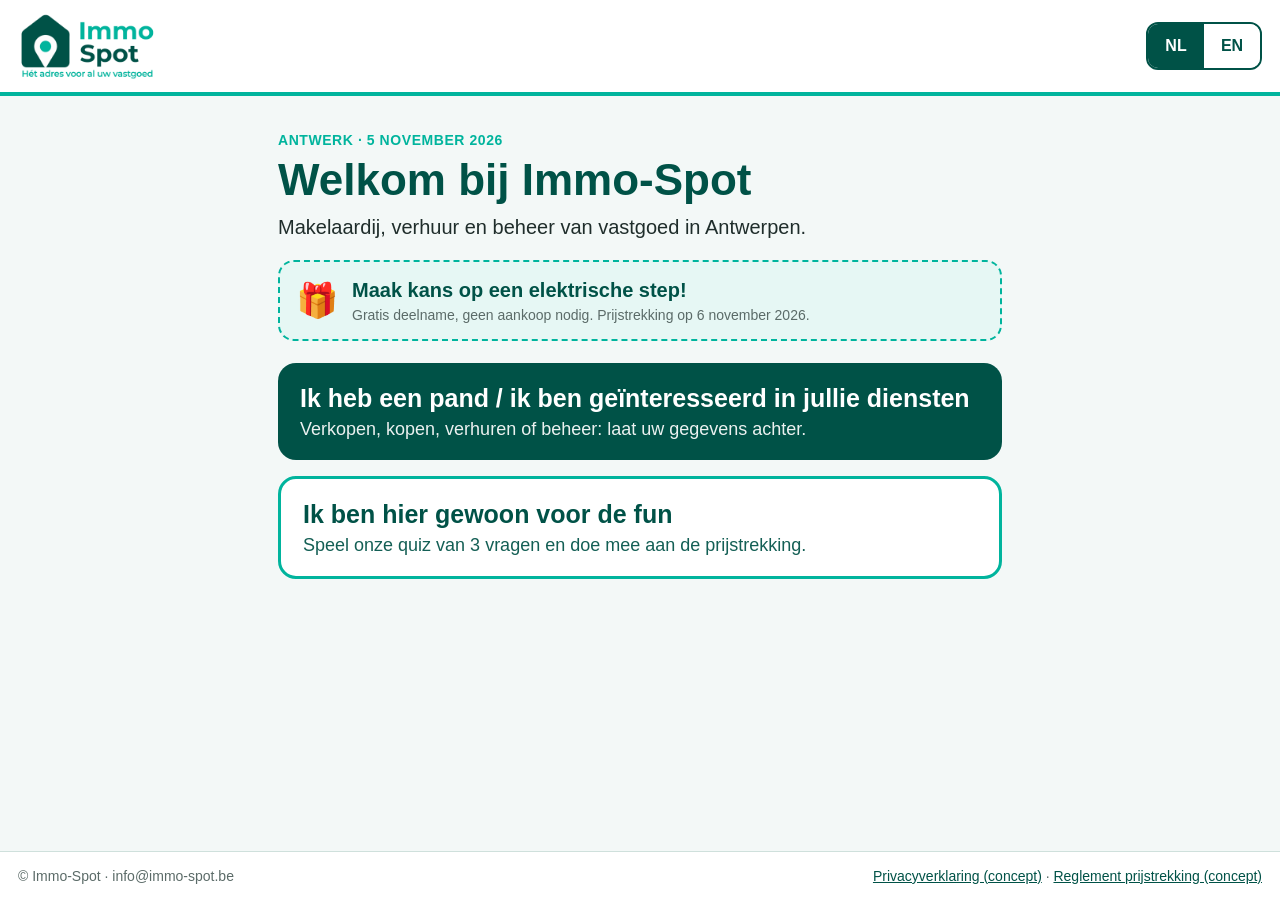
==== index.html @ 3fa5dd9b "Antwerk 2026 registration site" ====
<!DOCTYPE html>
<html lang="nl">
<head>
<meta charset="utf-8">
<meta name="viewport" content="width=device-width,initial-scale=1,viewport-fit=cover">
<meta name="theme-color" content="#005247">
<meta name="robots" content="noindex">
<title>Antwerk 2026 · Immo-Spot</title>
<link rel="icon" href="assets/icon.png">
<link rel="stylesheet" href="style.css">
</head>
<body>
<div id="demoBanner" class="demo" hidden></div>

<header class="top">
  <img class="logo" src="assets/logo.png" alt="Immo-Spot – Hét adres voor al uw vastgoed">
  <div class="langs" role="group" aria-label="Language / Taal">
    <button type="button" class="lang" data-lang="nl" aria-pressed="true">NL</button>
    <button type="button" class="lang" data-lang="en" aria-pressed="false">EN</button>
  </div>
</header>

<main class="wrap">

<!-- ============ HOME ============ -->
<section id="s-home" class="screen">
  <p class="eyebrow"><span data-i18n="expoLine"></span></p>
  <h1 data-i18n="homeTitle"></h1>
  <p class="lead" data-i18n="homeLead"></p>

  <div class="prize">
    <span class="prize-ico" aria-hidden="true">🎁</span>
    <div>
      <strong id="prizeLine"></strong>
      <div class="small" data-i18n="prizeFree"></div>
    </div>
  </div>

  <button type="button" class="big primary" id="goA">
    <span class="big-t" data-i18n="pathATitle"></span>
    <span class="big-s" data-i18n="pathASub"></span>
  </button>
  <button type="button" class="big secondary" id="goB">
    <span class="big-t" data-i18n="pathBTitle"></span>
    <span class="big-s" data-i18n="pathBSub"></span>
  </button>
</section>

<!-- ============ PATH A FORM ============ -->
<section id="s-a" class="screen" hidden>
  <button type="button" class="back" data-back><span aria-hidden="true">←</span> <span data-i18n="back"></span></button>
  <h2 data-i18n="aTitle"></h2>
  <form id="formA" novalidate autocomplete="on">
    <input type="text" name="website" class="hp" tabindex="-1" autocomplete="off" aria-hidden="true">

    <fieldset class="field" id="fServices">
      <legend data-i18n="servicesLabel"></legend>
      <div class="chips" id="serviceChips"></div>
      <p class="err" data-err="services" hidden></p>
    </fieldset>

    <div class="field">
      <label for="aName" data-i18n="name"></label>
      <input id="aName" name="name" type="text" autocomplete="name" maxlength="120">
      <p class="err" data-err="name" hidden></p>
    </div>
    <div class="field">
      <label for="aEmail" data-i18n="email"></label>
      <input id="aEmail" name="email" type="email" inputmode="email" autocomplete="email" autocapitalize="off" maxlength="160">
      <p class="err" data-err="email" hidden></p>
    </div>
    <div class="field">
      <label for="aPhone"><span data-i18n="phone"></span> <span class="opt" data-i18n="optional"></span></label>
      <input id="aPhone" name="phone" type="tel" inputmode="tel" autocomplete="tel" maxlength="40">
    </div>
    <div class="field">
      <label for="aType"><span data-i18n="propType"></span> <span class="opt" data-i18n="optional"></span></label>
      <select id="aType" name="propertyType"></select>
    </div>
    <div class="field">
      <label for="aLoc"><span data-i18n="propLoc"></span> <span class="opt" data-i18n="optional"></span></label>
      <input id="aLoc" name="propertyLocation" type="text" maxlength="160" data-i18n-ph="propLocPh">
      <p class="hint" data-i18n="propLocHint"></p>
    </div>
    <div class="field">
      <label for="aPrice"><span data-i18n="price"></span> <span class="opt" data-i18n="optional"></span></label>
      <select id="aPrice" name="priceRange"></select>
      <p class="hint" data-i18n="priceHint"></p>
    </div>
    <div class="field">
      <label for="aMsg"><span data-i18n="message"></span> <span class="opt" data-i18n="optional"></span></label>
      <textarea id="aMsg" name="message" rows="4" maxlength="1500"></textarea>
    </div>

    <div class="consents" id="consentsA"></div>
    <p class="err form-err" id="errA" role="alert" hidden></p>
    <button type="submit" class="big primary submit" id="submitA"><span class="big-t" data-i18n="submit"></span></button>
  </form>
</section>

<!-- ============ PATH B QUIZ ============ -->
<section id="s-quiz" class="screen" hidden>
  <button type="button" class="back" data-back><span aria-hidden="true">←</span> <span data-i18n="back"></span></button>
  <p class="eyebrow" id="quizProgress"></p>
  <h2 id="quizQ"></h2>
  <div class="answers" id="quizAnswers"></div>
  <p class="small quiz-note" data-i18n="quizNote"></p>
</section>

<!-- ============ PATH B FORM ============ -->
<section id="s-b" class="screen" hidden>
  <div class="score-card">
    <div class="score-n" id="scoreN"></div>
    <div id="scoreText"></div>
  </div>
  <h2 data-i18n="bTitle"></h2>
  <form id="formB" novalidate autocomplete="on">
    <input type="text" name="website" class="hp" tabindex="-1" autocomplete="off" aria-hidden="true">
    <div class="field">
      <label for="bName" data-i18n="name"></label>
      <input id="bName" name="name" type="text" autocomplete="name" maxlength="120">
      <p class="err" data-err="name" hidden></p>
    </div>
    <div class="field">
      <label for="bEmail" data-i18n="email"></label>
      <input id="bEmail" name="email" type="email" inputmode="email" autocomplete="email" autocapitalize="off" maxlength="160">
      <p class="err" data-err="email" hidden></p>
    </div>
    <div class="consents" id="consentsB"></div>
    <p class="err form-err" id="errB" role="alert" hidden></p>
    <button type="submit" class="big primary submit" id="submitB"><span class="big-t" data-i18n="submitB"></span></button>
  </form>
</section>

<!-- ============ THANK YOU ============ -->
<section id="s-thanks" class="screen thanks" hidden>
  <div class="check" aria-hidden="true">✓</div>
  <h2 id="thTitle"></h2>
  <p class="lead" id="thEntry"></p>
  <p id="thMail"></p>
  <p id="thContact"></p>
  <p class="small" id="thDup" hidden></p>
  <button type="button" class="big primary" id="again"><span class="big-t" id="againT"></span></button>
  <div class="bar" aria-hidden="true"><div id="barFill"></div></div>
</section>

</main>

<footer class="foot">
  <span>© Immo-Spot · info@immo-spot.be</span>
  <span><a id="lnkPrivacy" href="privacy.html" target="_blank" rel="noopener" data-i18n="privacy"></a> · <a id="lnkRules" href="rules.html" target="_blank" rel="noopener" data-i18n="rules"></a></span>
</footer>

<script src="config.js"></script>
<script src="app.js"></script>
</body>
</html>
---- style.css ----
:root{--dark:#005247;--teal:#00B49D;--tint:#E6F7F4;--ink:#1f2d2b;--mut:#5b6b68;--line:#cfe0dc;--bad:#c0392b;--ok:#1e8e5a}
*{box-sizing:border-box}
html{-webkit-text-size-adjust:100%}
body{margin:0;background:#f3f8f7;color:var(--ink);font:18px/1.45 -apple-system,BlinkMacSystemFont,"Segoe UI",Roboto,Helvetica,Arial,sans-serif;min-height:100vh;display:flex;flex-direction:column}
.top{display:flex;align-items:center;justify-content:space-between;padding:12px 18px;background:#fff;border-bottom:4px solid var(--teal)}
.logo{height:56px;width:auto}
.langs{display:flex;border:2px solid var(--dark);border-radius:12px;overflow:hidden}
.lang{appearance:none;border:0;background:#fff;color:var(--dark);font-weight:700;font-size:16px;font-family:inherit;padding:10px 16px;min-width:56px;min-height:44px;cursor:pointer}
.lang[aria-pressed=true]{background:var(--dark);color:#fff}
.wrap{flex:1;width:100%;max-width:760px;margin:0 auto;padding:22px 18px 30px}
.screen[hidden]{display:none}
.eyebrow{margin:0 0 6px;color:var(--teal);font-weight:800;letter-spacing:.04em;text-transform:uppercase;font-size:14px}
h1{margin:0 0 8px;color:var(--dark);font-size:34px;line-height:1.1}
h2{margin:6px 0 16px;color:var(--dark);font-size:26px;line-height:1.2}
.lead{font-size:20px;margin:0 0 18px}
.small{font-size:14px;color:var(--mut)}
.prize{display:flex;gap:14px;align-items:center;background:var(--tint);border:2px dashed var(--teal);border-radius:16px;padding:14px 16px;margin:0 0 22px;color:var(--dark)}
.prize-ico{font-size:34px}
.big{display:block;width:100%;text-align:left;border:0;border-radius:18px;padding:20px 22px;margin:0 0 16px;min-height:88px;cursor:pointer;font-family:inherit;transition:transform .08s}
.big:active{transform:scale(.985)}
.big-t{display:block;font-size:21px;font-weight:800;line-height:1.2}
.big-s{display:block;font-size:16px;margin-top:6px;opacity:.92}
.primary{background:var(--dark);color:#fff}
.secondary{background:#fff;color:var(--dark);border:3px solid var(--teal)}
.submit{text-align:center;margin-top:8px}
.submit[disabled]{opacity:.6;cursor:wait}
.back{appearance:none;background:none;border:0;color:var(--dark);font-weight:700;font-size:17px;font-family:inherit;padding:10px 4px;min-height:44px;cursor:pointer;margin-bottom:4px}
.field{margin:0 0 18px;border:0;padding:0;min-width:0}
label,legend{display:block;font-weight:700;margin:0 0 6px;color:var(--dark);padding:0}
.opt{font-weight:400;color:var(--mut);font-size:14px}
input[type=text],input[type=email],input[type=tel],select,textarea{width:100%;font:inherit;font-size:18px;padding:14px;min-height:54px;border:2px solid var(--line);border-radius:12px;background:#fff;color:var(--ink)}
textarea{resize:vertical}
input:focus,select:focus,textarea:focus{outline:3px solid var(--teal);border-color:var(--teal)}
.invalid{border-color:var(--bad)!important}
.hint{margin:6px 0 0;font-size:14px;color:var(--mut)}
.err{margin:6px 0 0;color:var(--bad);font-weight:700;font-size:15px}
.form-err{background:#fdecea;border:2px solid var(--bad);border-radius:12px;padding:12px 14px;margin:0 0 14px}
.hp{position:absolute!important;left:-9999px;width:1px;height:1px;opacity:0}
.chips{display:grid;grid-template-columns:1fr 1fr;gap:10px}
.chip{position:relative}
.chip input{position:absolute;opacity:0;inset:0;width:100%;height:100%;margin:0;cursor:pointer}
.chip span{display:flex;align-items:center;justify-content:center;text-align:center;min-height:64px;padding:10px;border:2px solid var(--line);border-radius:14px;background:#fff;font-weight:700;color:var(--dark)}
.chip input:checked+span{background:var(--teal);border-color:var(--teal);color:#fff}
.chip input:focus-visible+span{outline:3px solid var(--dark)}
.consents{margin:6px 0 16px}
.check-row{display:flex;gap:12px;align-items:flex-start;margin:0 0 14px;font-size:16px}
.check-row input{width:28px;height:28px;flex:none;margin:2px 0 0;accent-color:var(--dark)}
.check-row label{font-weight:400;color:var(--ink);margin:0}
.check-row a{color:var(--dark);font-weight:700}
.answers{display:grid;gap:12px;margin:8px 0 14px}
.ans{appearance:none;text-align:left;font-weight:700;font-size:19px;font-family:inherit;padding:18px;min-height:68px;border-radius:14px;border:3px solid var(--line);background:#fff;color:var(--dark);cursor:pointer}
.ans.right{background:var(--ok);border-color:var(--ok);color:#fff}
.ans.wrong{background:#f4d6d2;border-color:var(--bad)}
.answers.locked .ans{pointer-events:none}
.quiz-note{text-align:center}
.score-card{display:flex;gap:16px;align-items:center;background:var(--tint);border-radius:16px;padding:14px 18px;margin:0 0 14px;color:var(--dark);font-weight:700}
.score-n{font-size:40px;font-weight:900;color:var(--teal);line-height:1}
.thanks{text-align:center;padding-top:10px}
.thanks .big{text-align:center;margin-top:22px}
.check{width:92px;height:92px;line-height:92px;margin:0 auto 12px;border-radius:50%;background:var(--teal);color:#fff;font-size:56px;font-weight:900}
.bar{height:6px;background:var(--line);border-radius:3px;overflow:hidden;margin-top:6px}
#barFill{height:100%;width:100%;background:var(--teal);transform-origin:left}
.foot{display:flex;flex-wrap:wrap;gap:6px 18px;justify-content:space-between;padding:14px 18px;font-size:14px;color:var(--mut);border-top:1px solid var(--line);background:#fff}
.foot a{color:var(--dark)}
.demo{background:#fff3cd;color:#664d03;text-align:center;font-weight:700;padding:8px 12px;font-size:15px}
@media (min-width:700px){body{font-size:20px}.wrap{padding-top:34px}h1{font-size:44px}h2{font-size:32px}.big-t{font-size:25px}.big-s{font-size:18px}.logo{height:68px}}
@media (max-width:420px){.chips{grid-template-columns:1fr}}
/* legal pages */
.doc{max-width:780px;margin:0 auto;padding:22px 18px 40px}
.doc h1{font-size:30px}.doc h2{font-size:22px;margin-top:26px}.doc p,.doc li{font-size:17px}
.draft{background:#fff3cd;border:2px solid #e0a800;border-radius:12px;padding:12px 14px;font-weight:700;color:#664d03;margin:14px 0}
.todo{background:#fff3cd;padding:0 4px;border-radius:4px}
.doc [data-l]{display:none}.doc.nl [data-l=nl],.doc.en [data-l=en]{display:block}
.doc li[data-l]{display:none}.doc.nl li[data-l=nl],.doc.en li[data-l=en]{display:list-item}
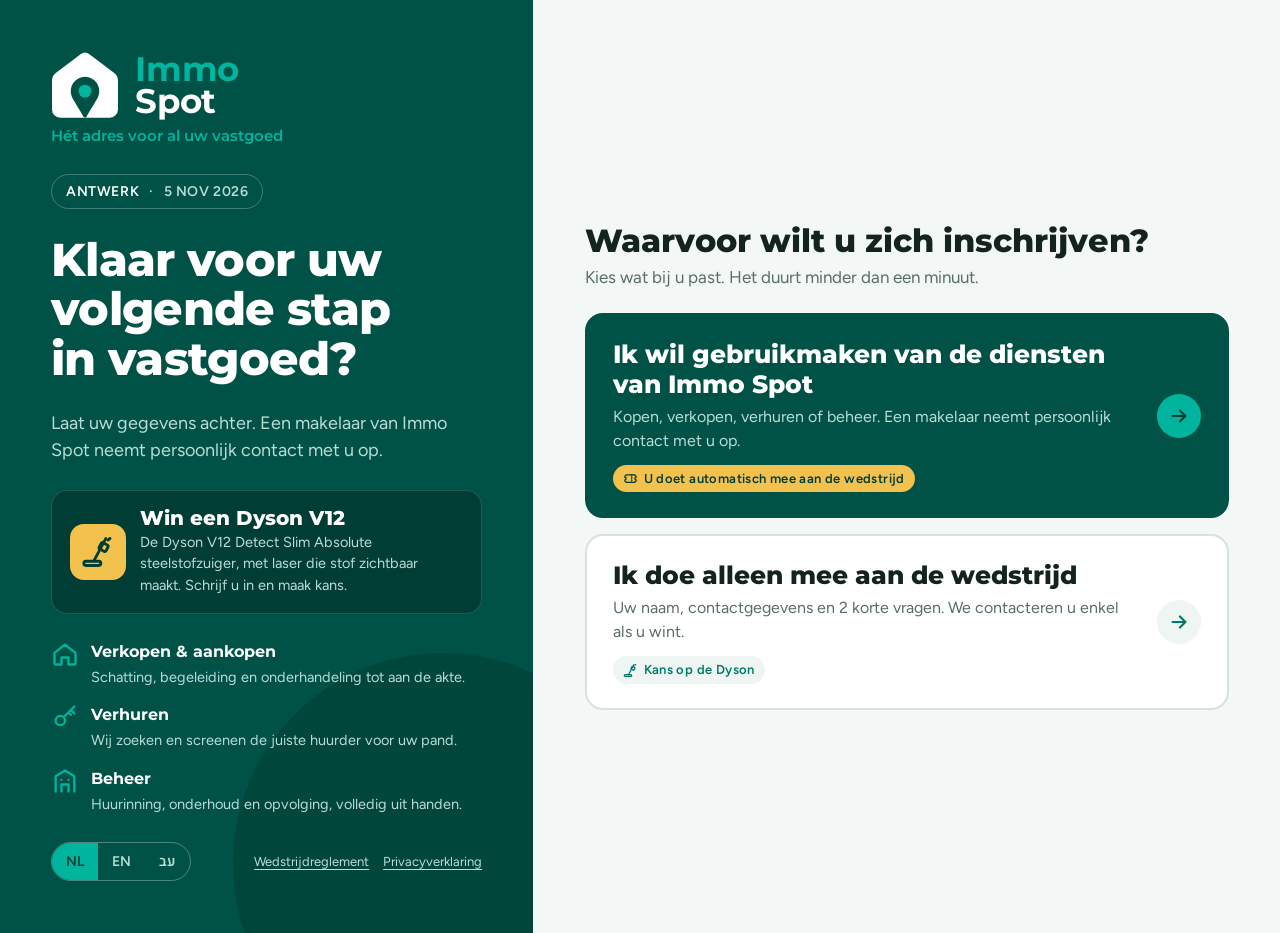
==== commit 631d6749: "Redesign to match approved artifact: new theme, NL/EN/HE (RTL), Dyson V12, Apps Script endpoint, dra" ====
--- a/index.html
+++ b/index.html
@@ -1,157 +1,206 @@
 <!DOCTYPE html>
-<html lang="nl">
-<head>
+<html lang="nl" dir="ltr"><head>
 <meta charset="utf-8">
 <meta name="viewport" content="width=device-width,initial-scale=1,viewport-fit=cover">
-<meta name="theme-color" content="#005247">
 <meta name="robots" content="noindex">
-<title>Antwerk 2026 · Immo-Spot</title>
-<link rel="icon" href="assets/icon.png">
-<link rel="stylesheet" href="style.css">
+<meta name="theme-color" content="#005246">
+<title>Antwerk 2026 · Immo Spot</title>
+<link rel="icon" type="image/png" href="assets/icon.png">
+<link rel="apple-touch-icon" href="assets/icon.png">
+<link rel="stylesheet" href="css/fonts.css">
+<link rel="stylesheet" href="css/style.css">
+<noscript><style>.app{display:none}</style><p style="font:16px sans-serif;padding:24px">Deze pagina heeft JavaScript nodig. / This page needs JavaScript.</p></noscript>
 </head>
 <body>
-<div id="demoBanner" class="demo" hidden></div>
-
-<header class="top">
-  <img class="logo" src="assets/logo.png" alt="Immo-Spot – Hét adres voor al uw vastgoed">
-  <div class="langs" role="group" aria-label="Language / Taal">
-    <button type="button" class="lang" data-lang="nl" aria-pressed="true">NL</button>
-    <button type="button" class="lang" data-lang="en" aria-pressed="false">EN</button>
-  </div>
-</header>
-
-<main class="wrap">
-
-<!-- ============ HOME ============ -->
-<section id="s-home" class="screen">
-  <p class="eyebrow"><span data-i18n="expoLine"></span></p>
-  <h1 data-i18n="homeTitle"></h1>
-  <p class="lead" data-i18n="homeLead"></p>
-
-  <div class="prize">
-    <span class="prize-ico" aria-hidden="true">🎁</span>
+<svg width="0" height="0" style="position:absolute" aria-hidden="true">
+  <symbol id="i-prize" viewBox="0 0 24 24" fill="none" stroke="currentColor" stroke-width="2" stroke-linecap="round" stroke-linejoin="round"><path d="M17.5 2.5L9 18.5"></path><rect x="13.2" y="6" width="5.5" height="5" rx="1.2" transform="rotate(28 16 8.5)"></rect><path d="M3.5 18.5h9a1.5 1.5 0 0 1 0 3h-9a1.5 1.5 0 0 1 0-3z"></path><path d="M19 3.5l1.5-1"></path></symbol>
+  <symbol id="i-ticket" viewBox="0 0 24 24" fill="none" stroke="currentColor" stroke-width="2" stroke-linecap="round" stroke-linejoin="round"><path d="M3 8a2 2 0 0 0 2-2h14a2 2 0 0 0 2 2v2a2 2 0 0 0 0 4v2a2 2 0 0 0-2 2H5a2 2 0 0 0-2-2v-2a2 2 0 0 0 0-4z"></path><path d="M14 6v12" stroke-dasharray="2 2"></path></symbol>
+  <symbol id="i-arrow" viewBox="0 0 24 24" fill="none" stroke="currentColor" stroke-width="2.4" stroke-linecap="round" stroke-linejoin="round"><path d="M5 12h14M13 6l6 6-6 6"></path></symbol>
+</svg>
+
+<div class="app">
+  <aside class="brand">
     <div>
-      <strong id="prizeLine"></strong>
-      <div class="small" data-i18n="prizeFree"></div>
+      <div class="logo">
+        <svg viewBox="0 0 100 100" aria-hidden="true">
+          <path d="M44 4.5a10 10 0 0 1 12 0l37 28a14 14 0 0 1 5.5 11V86a12 12 0 0 1-12 12h-73A12 12 0 0 1 1.5 86V43.5A14 14 0 0 1 7 32.5Z" fill="#fff"></path>
+          <path d="M50 38a21 21 0 0 0-19.6 28.6c2.4 6 9 15.3 17.4 30a2.5 2.5 0 0 0 4.4 0c8.4-14.7 15-24 17.4-30A21 21 0 0 0 50 38Z" fill="var(--forest)"></path>
+          <circle cx="50" cy="59" r="9.5" fill="var(--teal)"></circle>
+        </svg>
+        <div class="wordmark"><span>Immo</span>Spot</div>
+      </div>
+      <div class="tagline">Hét adres voor al uw vastgoed</div>
     </div>
-  </div>
-
-  <button type="button" class="big primary" id="goA">
-    <span class="big-t" data-i18n="pathATitle"></span>
-    <span class="big-s" data-i18n="pathASub"></span>
-  </button>
-  <button type="button" class="big secondary" id="goB">
-    <span class="big-t" data-i18n="pathBTitle"></span>
-    <span class="big-s" data-i18n="pathBSub"></span>
-  </button>
-</section>
-
-<!-- ============ PATH A FORM ============ -->
-<section id="s-a" class="screen" hidden>
-  <button type="button" class="back" data-back><span aria-hidden="true">←</span> <span data-i18n="back"></span></button>
-  <h2 data-i18n="aTitle"></h2>
-  <form id="formA" novalidate autocomplete="on">
-    <input type="text" name="website" class="hp" tabindex="-1" autocomplete="off" aria-hidden="true">
-
-    <fieldset class="field" id="fServices">
-      <legend data-i18n="servicesLabel"></legend>
-      <div class="chips" id="serviceChips"></div>
-      <p class="err" data-err="services" hidden></p>
-    </fieldset>
-
-    <div class="field">
-      <label for="aName" data-i18n="name"></label>
-      <input id="aName" name="name" type="text" autocomplete="name" maxlength="120">
-      <p class="err" data-err="name" hidden></p>
+
+    <div class="event"><b>Antwerk</b> · <span data-i18n="eventDate">5 nov 2026</span></div>
+
+    <h1 data-i18n="headline">Klaar voor uw volgende stap in vastgoed?</h1>
+    <p class="lede" data-i18n="lede">Laat uw gegevens achter. Een makelaar van Immo Spot neemt persoonlijk contact met u op.</p>
+
+    <div class="prize">
+      <div class="ic"><svg><use href="#i-prize"></use></svg></div>
+      <div><b data-i18n="prizeT">Win een Dyson V12</b><small data-i18n="prizeD">De Dyson V12 Detect Slim Absolute steelstofzuiger, met laser die stof zichtbaar maakt. Schrijf u in en maak kans.</small></div>
     </div>
-    <div class="field">
-      <label for="aEmail" data-i18n="email"></label>
-      <input id="aEmail" name="email" type="email" inputmode="email" autocomplete="email" autocapitalize="off" maxlength="160">
-      <p class="err" data-err="email" hidden></p>
+
+    <ul class="services">
+      <li><svg viewBox="0 0 24 24" fill="none" stroke="currentColor" stroke-width="2" stroke-linecap="round" stroke-linejoin="round"><path d="M3 11l9-7 9 7v9a1 1 0 0 1-1 1h-5v-6H9v6H4a1 1 0 0 1-1-1z"></path></svg><div><b data-i18n="s1t">Verkopen &amp; aankopen</b><small data-i18n="s1d">Schatting, begeleiding en onderhandeling tot aan de akte.</small></div></li>
+      <li><svg viewBox="0 0 24 24" fill="none" stroke="currentColor" stroke-width="2" stroke-linecap="round" stroke-linejoin="round"><circle cx="8" cy="15" r="4"></circle><path d="M11 12l9-9M17 6l3 3M15 8l2 2"></path></svg><div><b data-i18n="s2t">Verhuren</b><small data-i18n="s2d">Wij zoeken en screenen de juiste huurder voor uw pand.</small></div></li>
+      <li><svg viewBox="0 0 24 24" fill="none" stroke="currentColor" stroke-width="2" stroke-linecap="round" stroke-linejoin="round"><path d="M4 21V8l8-5 8 5v13"></path><path d="M9 21v-6h6v6M9 11h.01M15 11h.01"></path></svg><div><b data-i18n="s3t">Beheer</b><small data-i18n="s3d">Huurinning, onderhoud en opvolging, volledig uit handen.</small></div></li>
+    </ul>
+
+    <div class="brand-foot">
+      <div class="lang" role="group" aria-label="Taal / Language">
+        <button type="button" id="lang-nl" aria-pressed="true">NL</button>
+        <button type="button" id="lang-en" aria-pressed="false">EN</button>
+        <button type="button" id="lang-he" aria-pressed="false" lang="he">עב</button>
+      </div>
+      <div class="doc-links"><a href="rules.html" data-doc="rules" data-i18n="docRules">Wedstrijdreglement</a><a href="privacy.html" data-doc="privacy" data-i18n="docPrivacy">Privacyverklaring</a></div>
     </div>
-    <div class="field">
-      <label for="aPhone"><span data-i18n="phone"></span> <span class="opt" data-i18n="optional"></span></label>
-      <input id="aPhone" name="phone" type="tel" inputmode="tel" autocomplete="tel" maxlength="40">
-    </div>
-    <div class="field">
-      <label for="aType"><span data-i18n="propType"></span> <span class="opt" data-i18n="optional"></span></label>
-      <select id="aType" name="propertyType"></select>
-    </div>
-    <div class="field">
-      <label for="aLoc"><span data-i18n="propLoc"></span> <span class="opt" data-i18n="optional"></span></label>
-      <input id="aLoc" name="propertyLocation" type="text" maxlength="160" data-i18n-ph="propLocPh">
-      <p class="hint" data-i18n="propLocHint"></p>
-    </div>
-    <div class="field">
-      <label for="aPrice"><span data-i18n="price"></span> <span class="opt" data-i18n="optional"></span></label>
-      <select id="aPrice" name="priceRange"></select>
-      <p class="hint" data-i18n="priceHint"></p>
-    </div>
-    <div class="field">
-      <label for="aMsg"><span data-i18n="message"></span> <span class="opt" data-i18n="optional"></span></label>
-      <textarea id="aMsg" name="message" rows="4" maxlength="1500"></textarea>
-    </div>
-
-    <div class="consents" id="consentsA"></div>
-    <p class="err form-err" id="errA" role="alert" hidden></p>
-    <button type="submit" class="big primary submit" id="submitA"><span class="big-t" data-i18n="submit"></span></button>
-  </form>
-</section>
-
-<!-- ============ PATH B QUIZ ============ -->
-<section id="s-quiz" class="screen" hidden>
-  <button type="button" class="back" data-back><span aria-hidden="true">←</span> <span data-i18n="back"></span></button>
-  <p class="eyebrow" id="quizProgress"></p>
-  <h2 id="quizQ"></h2>
-  <div class="answers" id="quizAnswers"></div>
-  <p class="small quiz-note" data-i18n="quizNote"></p>
-</section>
-
-<!-- ============ PATH B FORM ============ -->
-<section id="s-b" class="screen" hidden>
-  <div class="score-card">
-    <div class="score-n" id="scoreN"></div>
-    <div id="scoreText"></div>
-  </div>
-  <h2 data-i18n="bTitle"></h2>
-  <form id="formB" novalidate autocomplete="on">
-    <input type="text" name="website" class="hp" tabindex="-1" autocomplete="off" aria-hidden="true">
-    <div class="field">
-      <label for="bName" data-i18n="name"></label>
-      <input id="bName" name="name" type="text" autocomplete="name" maxlength="120">
-      <p class="err" data-err="name" hidden></p>
-    </div>
-    <div class="field">
-      <label for="bEmail" data-i18n="email"></label>
-      <input id="bEmail" name="email" type="email" inputmode="email" autocomplete="email" autocapitalize="off" maxlength="160">
-      <p class="err" data-err="email" hidden></p>
-    </div>
-    <div class="consents" id="consentsB"></div>
-    <p class="err form-err" id="errB" role="alert" hidden></p>
-    <button type="submit" class="big primary submit" id="submitB"><span class="big-t" data-i18n="submitB"></span></button>
-  </form>
-</section>
-
-<!-- ============ THANK YOU ============ -->
-<section id="s-thanks" class="screen thanks" hidden>
-  <div class="check" aria-hidden="true">✓</div>
-  <h2 id="thTitle"></h2>
-  <p class="lead" id="thEntry"></p>
-  <p id="thMail"></p>
-  <p id="thContact"></p>
-  <p class="small" id="thDup" hidden></p>
-  <button type="button" class="big primary" id="again"><span class="big-t" id="againT"></span></button>
-  <div class="bar" aria-hidden="true"><div id="barFill"></div></div>
-</section>
-
-</main>
-
-<footer class="foot">
-  <span>© Immo-Spot · info@immo-spot.be</span>
-  <span><a id="lnkPrivacy" href="privacy.html" target="_blank" rel="noopener" data-i18n="privacy"></a> · <a id="lnkRules" href="rules.html" target="_blank" rel="noopener" data-i18n="rules"></a></span>
-</footer>
-
+  </aside>
+
+  <main class="panel">
+    <!-- Start: choose a path -->
+    <section class="view" id="v-start">
+      <div class="view-head">
+        <h2 data-i18n="startT">Waarvoor wilt u zich inschrijven?</h2>
+        <p data-i18n="startD">Kies wat bij u past. Het duurt minder dan een minuut.</p>
+      </div>
+      <div class="paths">
+        <button type="button" class="path main" id="go-service">
+          <b data-i18n="pathAT">Ik wil gebruikmaken van de diensten van Immo Spot</b>
+          <span class="d" data-i18n="pathAD">Kopen, verkopen, verhuren of beheer. Een makelaar neemt persoonlijk contact met u op.</span>
+          <span class="ticket"><svg><use href="#i-ticket"></use></svg><span data-i18n="pathATag">U doet automatisch mee aan de wedstrijd</span></span>
+          <span class="arrow"><svg><use href="#i-arrow"></use></svg></span>
+        </button>
+        <button type="button" class="path" id="go-raffle">
+          <b data-i18n="pathBT">Ik doe alleen mee aan de wedstrijd</b>
+          <span class="d" data-i18n="pathBD">Uw naam, contactgegevens en 2 korte vragen. We contacteren u enkel als u wint.</span>
+          <span class="ticket"><svg><use href="#i-prize"></use></svg><span data-i18n="pathBTag">Kans op de Dyson</span></span>
+          <span class="arrow"><svg><use href="#i-arrow"></use></svg></span>
+        </button>
+      </div>
+    </section>
+
+    <!-- Path 1: service sign-up (contest is optional here) -->
+    <section class="view" id="v-service" hidden>
+      <div class="view-head">
+        <button type="button" class="back" data-back="" data-i18n="back">← Terug</button>
+        <h2 data-i18n="serviceT">Uw aanvraag</h2>
+      </div>
+      <form id="lead-form" novalidate="">
+        <fieldset id="f-interest">
+          <legend><span data-i18n="qInterest">Waarmee kunnen we u helpen?</span> <span class="req">*</span></legend>
+          <div class="chips">
+            <label class="chip big"><input type="radio" name="interest" value="kopen" id="i-kopen"><span><b data-i18n="iBuy">Kopen</b><small data-i18n="iBuyD">Ik zoek een pand</small></span></label>
+            <label class="chip big"><input type="radio" name="interest" value="verkopen" id="i-verkopen"><span><b data-i18n="iSell">Verkopen</b><small data-i18n="iSellD">Ik wil mijn pand verkopen</small></span></label>
+            <label class="chip big"><input type="radio" name="interest" value="verhuren" id="i-verhuren"><span><b data-i18n="iRent">Verhuren</b><small data-i18n="iRentD">Ik zoek een huurder</small></span></label>
+            <label class="chip big"><input type="radio" name="interest" value="beheer" id="i-beheer"><span><b data-i18n="iManage">Beheer</b><small data-i18n="iManageD">Laat mijn pand beheren</small></span></label>
+          </div>
+          <div class="err" id="e-interest"></div>
+        </fieldset>
+
+        <fieldset>
+          <legend data-i18n="qContact">Uw gegevens</legend>
+          <div class="grid2">
+            <div class="field" id="f-first"><label for="first" data-i18n="first">Voornaam *</label><input type="text" id="first" autocomplete="given-name"><div class="err" id="e-first"></div></div>
+            <div class="field" id="f-last"><label for="last" data-i18n="last">Achternaam *</label><input type="text" id="last" autocomplete="family-name"><div class="err" id="e-last"></div></div>
+            <div class="field" id="f-phone"><label for="phone" data-i18n="phone">Telefoon *</label><input type="tel" id="phone" autocomplete="tel" placeholder="+32 4xx xx xx xx"><div class="err" id="e-phone"></div></div>
+            <div class="field" id="f-email"><label for="email" data-i18n="email">E-mail *</label><input type="email" id="email" autocomplete="email" placeholder="naam@voorbeeld.be"><div class="err" id="e-email"></div></div>
+          </div>
+        </fieldset>
+
+        <fieldset>
+          <legend data-i18n="qProperty">Over het pand</legend>
+          <div class="grid2">
+            <div class="field" id="f-price"><label for="price" id="price-label" data-i18n="priceValue">Prijsklasse *</label><select id="price"><option value="">Kies een prijsklasse…</option><option value="&lt; € 200.000">&lt; € 200.000</option><option value="€ 200.000 – 300.000">€ 200.000 – 300.000</option><option value="€ 300.000 – 400.000">€ 300.000 – 400.000</option><option value="€ 400.000 – 500.000">€ 400.000 – 500.000</option><option value="€ 500.000 – 750.000">€ 500.000 – 750.000</option><option value="€ 750.000 – 1.000.000">€ 750.000 – 1.000.000</option><option value="&gt; € 1.000.000">&gt; € 1.000.000</option></select><input type="text" inputmode="numeric" id="pcount" autocomplete="off" hidden placeholder="Bv. 3"><div class="err" id="e-price"></div></div>
+            <div class="field"><label for="ptype" data-i18n="ptype">Type pand</label>
+              <select id="ptype">
+                <option value="" data-i18n="choose">Kies…</option>
+                <option value="appartement" data-i18n="tApt">Appartement</option>
+                <option value="woning" data-i18n="tHouse">Woning</option>
+                <option value="opbrengsteigendom" data-i18n="tInvest">Opbrengsteigendom</option>
+                <option value="handelspand" data-i18n="tCommercial">Handelspand / kantoor</option>
+                <option value="bouwgrond" data-i18n="tLand">Bouwgrond</option>
+                <option value="garage" data-i18n="tGarage">Garage / parking</option>
+              </select></div>
+            <div class="field"><label for="region" data-i18n="region">Gemeente of regio</label><input type="text" id="region" placeholder="Antwerpen, Berchem, Mortsel…"></div>
+            <div class="field"><label for="timing" data-i18n="timing">Wanneer?</label>
+              <select id="timing">
+                <option value="" data-i18n="choose">Kies…</option>
+                <option value="nu" data-i18n="tNow">Zo snel mogelijk</option>
+                <option value="3m" data-i18n="t3">Binnen 3 maanden</option>
+                <option value="6m" data-i18n="t6">Binnen 6 maanden</option>
+                <option value="later" data-i18n="tLater">Ik oriënteer me nog</option>
+              </select></div>
+          </div>
+        </fieldset>
+
+        <div class="field"><label for="notes" data-i18n="notes">Opmerkingen of vragen</label><textarea id="notes" data-i18n-ph="notesPh" placeholder="Bv. ik zoek een appartement met 2 slaapkamers en terras"></textarea></div>
+        <div class="raffle-note"><span class="ic"><svg><use href="#i-prize"></use></svg></span><span data-i18n="autoRaffle">U doet automatisch mee aan de wedstrijd voor de Dyson.</span></div>
+        <div class="join-box">
+          <label class="consent join"><input type="checkbox" id="sq-join"><span data-i18n="joinQuiz">Ik wil ook de wedstrijdvragen beantwoorden (niet verplicht).</span></label>
+          <div class="quiz" data-prefix="sq" id="sq-quiz" hidden></div>
+        </div>
+
+        <div id="f-consent">
+          <label class="consent"><input type="checkbox" id="consent"><span data-i18n="consent">Ik geef Immo Spot toestemming om mijn gegevens te bewaren en mij te contacteren over mijn aanvraag. Ik kan dit altijd intrekken.</span></label>
+          <div class="err" id="e-consent"></div>
+        </div>
+
+        <input class="hp" type="text" name="website" id="hp1" tabindex="-1" autocomplete="off" aria-hidden="true">
+        <button class="submit" type="submit" id="submit" data-i18n="submit">Schrijf mij in</button>
+        <div class="status-note" id="status-note" role="status"></div>
+        <div class="doc-line"><a href="rules.html" data-doc="rules" data-i18n="docRules">Wedstrijdreglement</a> · <a href="privacy.html" data-doc="privacy" data-i18n="docPrivacy">Privacyverklaring</a></div>
+      </form>
+    </section>
+
+    <!-- Path 2: raffle only (not added to the client list) -->
+    <section class="view" id="v-raffle" hidden>
+      <div class="view-head">
+        <button type="button" class="back" data-back="" data-i18n="back">← Terug</button>
+        <h2 data-i18n="raffleT">Doe mee aan de wedstrijd</h2>
+        <p data-i18n="raffleD">Beantwoord 2 korte vragen en maak kans op de Dyson.</p>
+      </div>
+      <form id="raffle-form" novalidate="">
+        <div class="grid2">
+          <div class="field" id="f-rf-first"><label for="rf-first" data-i18n="first">Voornaam *</label><input type="text" id="rf-first" autocomplete="given-name"><div class="err" id="e-rf-first"></div></div>
+          <div class="field" id="f-rf-last"><label for="rf-last" data-i18n="last">Achternaam *</label><input type="text" id="rf-last" autocomplete="family-name"><div class="err" id="e-rf-last"></div></div>
+          <div class="field" id="f-rf-phone"><label for="rf-phone" data-i18n="phone">Telefoon *</label><input type="tel" id="rf-phone" autocomplete="tel" placeholder="+32 4xx xx xx xx"><div class="err" id="e-rf-phone"></div></div>
+          <div class="field" id="f-rf-email"><label for="rf-email" data-i18n="email">E-mail *</label><input type="email" id="rf-email" autocomplete="email" placeholder="naam@voorbeeld.be"><div class="err" id="e-rf-email"></div></div>
+        </div>
+        <div class="quiz" data-prefix="rq"></div>
+        <div id="f-rf-consent">
+          <label class="consent"><input type="checkbox" id="rf-consent"><span data-i18n="rfConsent">Ik ga akkoord met het wedstrijdreglement. Immo Spot gebruikt mijn gegevens alleen voor deze wedstrijd en neemt enkel contact op als ik win.</span></label>
+          <div class="err" id="e-rf-consent"></div>
+        </div>
+        <input class="hp" type="text" name="website" id="hp2" tabindex="-1" autocomplete="off" aria-hidden="true">
+        <button class="submit" type="submit" id="rf-submit" data-i18n="rfSubmit">Doe mee</button>
+        <div class="status-note" id="rf-status-note" role="status"></div>
+        <div class="doc-line"><a href="rules.html" data-doc="rules" data-i18n="docRules">Wedstrijdreglement</a> · <a href="privacy.html" data-doc="privacy" data-i18n="docPrivacy">Privacyverklaring</a></div>
+      </form>
+    </section>
+
+    <!-- Thank you -->
+    <section class="thanks" id="v-thanks" hidden>
+      <div class="tick"><svg viewBox="0 0 24 24" fill="none" stroke="currentColor" stroke-width="3" stroke-linecap="round" stroke-linejoin="round"><path d="M5 12.5l4.5 4.5L19 7.5"></path></svg></div>
+      <h2 id="thanks-title">Bedankt!</h2>
+      <p id="thanks-body"></p>
+      <p class="dup-note" id="thanks-dup" hidden></p>
+      <ul class="steps" id="thanks-steps">
+        <li><b>1</b><span data-i18n="step1">Een makelaar bekijkt uw vraag persoonlijk.</span></li>
+        <li><b>2</b><span data-i18n="step2">Binnen 2 werkdagen nemen we contact met u op.</span></li>
+        <li><b>3</b><span data-i18n="step3">Samen plannen we de volgende stap: een schatting, een bezoek of een vrijblijvend gesprek.</span></li>
+      </ul>
+      <div class="raffle-note" id="thanks-raffle-box"><span class="ic"><svg><use href="#i-prize"></use></svg></span><span id="thanks-raffle"></span></div>
+      <p class="thanks-end" id="thanks-end"></p>
+      <button type="button" class="again" id="again" data-i18n="again">Nieuwe inschrijving</button>
+      <div class="countdown" id="countdown"></div>
+    </section>
+
+  </main>
+</div>
 <script src="config.js"></script>
-<script src="app.js"></script>
+<script src="js/i18n.js"></script>
+<script src="js/app.js"></script>
 </body>
 </html>
--- a/css/fonts.css
+++ b/css/fonts.css
@@ -0,0 +1,243 @@
+/* latin-ext */
+@font-face {
+  font-family: 'Figtree';
+  font-style: normal;
+  font-weight: 400;
+  font-display: swap;
+  src: url(../fonts/figtree-latin-ext-c15953.woff2) format('woff2');
+  unicode-range: U+0100-02BA, U+02BD-02C5, U+02C7-02CC, U+02CE-02D7, U+02DD-02FF, U+0304, U+0308, U+0329, U+1D00-1DBF, U+1E00-1E9F, U+1EF2-1EFF, U+2020, U+20A0-20AB, U+20AD-20C4, U+2113, U+2C60-2C7F, U+A720-A7FF;
+}
+/* latin */
+@font-face {
+  font-family: 'Figtree';
+  font-style: normal;
+  font-weight: 400;
+  font-display: swap;
+  src: url(../fonts/figtree-latin-dab710.woff2) format('woff2');
+  unicode-range: U+0000-00FF, U+0131, U+0152-0153, U+02BB-02BC, U+02C6, U+02DA, U+02DC, U+0304, U+0308, U+0329, U+2000-206F, U+20AC, U+2122, U+2191, U+2193, U+2212, U+2215, U+FEFF, U+FFFD;
+}
+/* latin-ext */
+@font-face {
+  font-family: 'Figtree';
+  font-style: normal;
+  font-weight: 500;
+  font-display: swap;
+  src: url(../fonts/figtree-latin-ext-c15953.woff2) format('woff2');
+  unicode-range: U+0100-02BA, U+02BD-02C5, U+02C7-02CC, U+02CE-02D7, U+02DD-02FF, U+0304, U+0308, U+0329, U+1D00-1DBF, U+1E00-1E9F, U+1EF2-1EFF, U+2020, U+20A0-20AB, U+20AD-20C4, U+2113, U+2C60-2C7F, U+A720-A7FF;
+}
+/* latin */
+@font-face {
+  font-family: 'Figtree';
+  font-style: normal;
+  font-weight: 500;
+  font-display: swap;
+  src: url(../fonts/figtree-latin-dab710.woff2) format('woff2');
+  unicode-range: U+0000-00FF, U+0131, U+0152-0153, U+02BB-02BC, U+02C6, U+02DA, U+02DC, U+0304, U+0308, U+0329, U+2000-206F, U+20AC, U+2122, U+2191, U+2193, U+2212, U+2215, U+FEFF, U+FFFD;
+}
+/* latin-ext */
+@font-face {
+  font-family: 'Figtree';
+  font-style: normal;
+  font-weight: 600;
+  font-display: swap;
+  src: url(../fonts/figtree-latin-ext-c15953.woff2) format('woff2');
+  unicode-range: U+0100-02BA, U+02BD-02C5, U+02C7-02CC, U+02CE-02D7, U+02DD-02FF, U+0304, U+0308, U+0329, U+1D00-1DBF, U+1E00-1E9F, U+1EF2-1EFF, U+2020, U+20A0-20AB, U+20AD-20C4, U+2113, U+2C60-2C7F, U+A720-A7FF;
+}
+/* latin */
+@font-face {
+  font-family: 'Figtree';
+  font-style: normal;
+  font-weight: 600;
+  font-display: swap;
+  src: url(../fonts/figtree-latin-dab710.woff2) format('woff2');
+  unicode-range: U+0000-00FF, U+0131, U+0152-0153, U+02BB-02BC, U+02C6, U+02DA, U+02DC, U+0304, U+0308, U+0329, U+2000-206F, U+20AC, U+2122, U+2191, U+2193, U+2212, U+2215, U+FEFF, U+FFFD;
+}
+/* hebrew */
+@font-face {
+  font-family: 'Heebo';
+  font-style: normal;
+  font-weight: 400;
+  font-display: swap;
+  src: url(../fonts/heebo-hebrew-7a91ea.woff2) format('woff2');
+  unicode-range: U+0307-0308, U+0590-05FF, U+200C-2010, U+20AA, U+25CC, U+FB1D-FB4F;
+}
+/* latin-ext */
+@font-face {
+  font-family: 'Heebo';
+  font-style: normal;
+  font-weight: 400;
+  font-display: swap;
+  src: url(../fonts/heebo-latin-ext-f8e98f.woff2) format('woff2');
+  unicode-range: U+0100-02BA, U+02BD-02C5, U+02C7-02CC, U+02CE-02D7, U+02DD-02FF, U+0304, U+0308, U+0329, U+1D00-1DBF, U+1E00-1E9F, U+1EF2-1EFF, U+2020, U+20A0-20AB, U+20AD-20C4, U+2113, U+2C60-2C7F, U+A720-A7FF;
+}
+/* latin */
+@font-face {
+  font-family: 'Heebo';
+  font-style: normal;
+  font-weight: 400;
+  font-display: swap;
+  src: url(../fonts/heebo-latin-22321e.woff2) format('woff2');
+  unicode-range: U+0000-00FF, U+0131, U+0152-0153, U+02BB-02BC, U+02C6, U+02DA, U+02DC, U+0304, U+0308, U+0329, U+2000-206F, U+20AC, U+2122, U+2191, U+2193, U+2212, U+2215, U+FEFF, U+FFFD;
+}
+/* hebrew */
+@font-face {
+  font-family: 'Heebo';
+  font-style: normal;
+  font-weight: 500;
+  font-display: swap;
+  src: url(../fonts/heebo-hebrew-7a91ea.woff2) format('woff2');
+  unicode-range: U+0307-0308, U+0590-05FF, U+200C-2010, U+20AA, U+25CC, U+FB1D-FB4F;
+}
+/* latin-ext */
+@font-face {
+  font-family: 'Heebo';
+  font-style: normal;
+  font-weight: 500;
+  font-display: swap;
+  src: url(../fonts/heebo-latin-ext-f8e98f.woff2) format('woff2');
+  unicode-range: U+0100-02BA, U+02BD-02C5, U+02C7-02CC, U+02CE-02D7, U+02DD-02FF, U+0304, U+0308, U+0329, U+1D00-1DBF, U+1E00-1E9F, U+1EF2-1EFF, U+2020, U+20A0-20AB, U+20AD-20C4, U+2113, U+2C60-2C7F, U+A720-A7FF;
+}
+/* latin */
+@font-face {
+  font-family: 'Heebo';
+  font-style: normal;
+  font-weight: 500;
+  font-display: swap;
+  src: url(../fonts/heebo-latin-22321e.woff2) format('woff2');
+  unicode-range: U+0000-00FF, U+0131, U+0152-0153, U+02BB-02BC, U+02C6, U+02DA, U+02DC, U+0304, U+0308, U+0329, U+2000-206F, U+20AC, U+2122, U+2191, U+2193, U+2212, U+2215, U+FEFF, U+FFFD;
+}
+/* hebrew */
+@font-face {
+  font-family: 'Heebo';
+  font-style: normal;
+  font-weight: 600;
+  font-display: swap;
+  src: url(../fonts/heebo-hebrew-7a91ea.woff2) format('woff2');
+  unicode-range: U+0307-0308, U+0590-05FF, U+200C-2010, U+20AA, U+25CC, U+FB1D-FB4F;
+}
+/* latin-ext */
+@font-face {
+  font-family: 'Heebo';
+  font-style: normal;
+  font-weight: 600;
+  font-display: swap;
+  src: url(../fonts/heebo-latin-ext-f8e98f.woff2) format('woff2');
+  unicode-range: U+0100-02BA, U+02BD-02C5, U+02C7-02CC, U+02CE-02D7, U+02DD-02FF, U+0304, U+0308, U+0329, U+1D00-1DBF, U+1E00-1E9F, U+1EF2-1EFF, U+2020, U+20A0-20AB, U+20AD-20C4, U+2113, U+2C60-2C7F, U+A720-A7FF;
+}
+/* latin */
+@font-face {
+  font-family: 'Heebo';
+  font-style: normal;
+  font-weight: 600;
+  font-display: swap;
+  src: url(../fonts/heebo-latin-22321e.woff2) format('woff2');
+  unicode-range: U+0000-00FF, U+0131, U+0152-0153, U+02BB-02BC, U+02C6, U+02DA, U+02DC, U+0304, U+0308, U+0329, U+2000-206F, U+20AC, U+2122, U+2191, U+2193, U+2212, U+2215, U+FEFF, U+FFFD;
+}
+/* hebrew */
+@font-face {
+  font-family: 'Heebo';
+  font-style: normal;
+  font-weight: 700;
+  font-display: swap;
+  src: url(../fonts/heebo-hebrew-7a91ea.woff2) format('woff2');
+  unicode-range: U+0307-0308, U+0590-05FF, U+200C-2010, U+20AA, U+25CC, U+FB1D-FB4F;
+}
+/* latin-ext */
+@font-face {
+  font-family: 'Heebo';
+  font-style: normal;
+  font-weight: 700;
+  font-display: swap;
+  src: url(../fonts/heebo-latin-ext-f8e98f.woff2) format('woff2');
+  unicode-range: U+0100-02BA, U+02BD-02C5, U+02C7-02CC, U+02CE-02D7, U+02DD-02FF, U+0304, U+0308, U+0329, U+1D00-1DBF, U+1E00-1E9F, U+1EF2-1EFF, U+2020, U+20A0-20AB, U+20AD-20C4, U+2113, U+2C60-2C7F, U+A720-A7FF;
+}
+/* latin */
+@font-face {
+  font-family: 'Heebo';
+  font-style: normal;
+  font-weight: 700;
+  font-display: swap;
+  src: url(../fonts/heebo-latin-22321e.woff2) format('woff2');
+  unicode-range: U+0000-00FF, U+0131, U+0152-0153, U+02BB-02BC, U+02C6, U+02DA, U+02DC, U+0304, U+0308, U+0329, U+2000-206F, U+20AC, U+2122, U+2191, U+2193, U+2212, U+2215, U+FEFF, U+FFFD;
+}
+/* hebrew */
+@font-face {
+  font-family: 'Heebo';
+  font-style: normal;
+  font-weight: 800;
+  font-display: swap;
+  src: url(../fonts/heebo-hebrew-7a91ea.woff2) format('woff2');
+  unicode-range: U+0307-0308, U+0590-05FF, U+200C-2010, U+20AA, U+25CC, U+FB1D-FB4F;
+}
+/* latin-ext */
+@font-face {
+  font-family: 'Heebo';
+  font-style: normal;
+  font-weight: 800;
+  font-display: swap;
+  src: url(../fonts/heebo-latin-ext-f8e98f.woff2) format('woff2');
+  unicode-range: U+0100-02BA, U+02BD-02C5, U+02C7-02CC, U+02CE-02D7, U+02DD-02FF, U+0304, U+0308, U+0329, U+1D00-1DBF, U+1E00-1E9F, U+1EF2-1EFF, U+2020, U+20A0-20AB, U+20AD-20C4, U+2113, U+2C60-2C7F, U+A720-A7FF;
+}
+/* latin */
+@font-face {
+  font-family: 'Heebo';
+  font-style: normal;
+  font-weight: 800;
+  font-display: swap;
+  src: url(../fonts/heebo-latin-22321e.woff2) format('woff2');
+  unicode-range: U+0000-00FF, U+0131, U+0152-0153, U+02BB-02BC, U+02C6, U+02DA, U+02DC, U+0304, U+0308, U+0329, U+2000-206F, U+20AC, U+2122, U+2191, U+2193, U+2212, U+2215, U+FEFF, U+FFFD;
+}
+/* latin-ext */
+@font-face {
+  font-family: 'Montserrat';
+  font-style: normal;
+  font-weight: 600;
+  font-display: swap;
+  src: url(../fonts/montserrat-latin-ext-ccd96b.woff2) format('woff2');
+  unicode-range: U+0100-02BA, U+02BD-02C5, U+02C7-02CC, U+02CE-02D7, U+02DD-02FF, U+0304, U+0308, U+0329, U+1D00-1DBF, U+1E00-1E9F, U+1EF2-1EFF, U+2020, U+20A0-20AB, U+20AD-20C4, U+2113, U+2C60-2C7F, U+A720-A7FF;
+}
+/* latin */
+@font-face {
+  font-family: 'Montserrat';
+  font-style: normal;
+  font-weight: 600;
+  font-display: swap;
+  src: url(../fonts/montserrat-latin-e56e84.woff2) format('woff2');
+  unicode-range: U+0000-00FF, U+0131, U+0152-0153, U+02BB-02BC, U+02C6, U+02DA, U+02DC, U+0304, U+0308, U+0329, U+2000-206F, U+20AC, U+2122, U+2191, U+2193, U+2212, U+2215, U+FEFF, U+FFFD;
+}
+/* latin-ext */
+@font-face {
+  font-family: 'Montserrat';
+  font-style: normal;
+  font-weight: 700;
+  font-display: swap;
+  src: url(../fonts/montserrat-latin-ext-ccd96b.woff2) format('woff2');
+  unicode-range: U+0100-02BA, U+02BD-02C5, U+02C7-02CC, U+02CE-02D7, U+02DD-02FF, U+0304, U+0308, U+0329, U+1D00-1DBF, U+1E00-1E9F, U+1EF2-1EFF, U+2020, U+20A0-20AB, U+20AD-20C4, U+2113, U+2C60-2C7F, U+A720-A7FF;
+}
+/* latin */
+@font-face {
+  font-family: 'Montserrat';
+  font-style: normal;
+  font-weight: 700;
+  font-display: swap;
+  src: url(../fonts/montserrat-latin-e56e84.woff2) format('woff2');
+  unicode-range: U+0000-00FF, U+0131, U+0152-0153, U+02BB-02BC, U+02C6, U+02DA, U+02DC, U+0304, U+0308, U+0329, U+2000-206F, U+20AC, U+2122, U+2191, U+2193, U+2212, U+2215, U+FEFF, U+FFFD;
+}
+/* latin-ext */
+@font-face {
+  font-family: 'Montserrat';
+  font-style: normal;
+  font-weight: 800;
+  font-display: swap;
+  src: url(../fonts/montserrat-latin-ext-ccd96b.woff2) format('woff2');
+  unicode-range: U+0100-02BA, U+02BD-02C5, U+02C7-02CC, U+02CE-02D7, U+02DD-02FF, U+0304, U+0308, U+0329, U+1D00-1DBF, U+1E00-1E9F, U+1EF2-1EFF, U+2020, U+20A0-20AB, U+20AD-20C4, U+2113, U+2C60-2C7F, U+A720-A7FF;
+}
+/* latin */
+@font-face {
+  font-family: 'Montserrat';
+  font-style: normal;
+  font-weight: 800;
+  font-display: swap;
+  src: url(../fonts/montserrat-latin-e56e84.woff2) format('woff2');
+  unicode-range: U+0000-00FF, U+0131, U+0152-0153, U+02BB-02BC, U+02C6, U+02DA, U+02DC, U+0304, U+0308, U+0329, U+2000-206F, U+20AC, U+2122, U+2191, U+2193, U+2212, U+2215, U+FEFF, U+FFFD;
+}
--- a/css/style.css
+++ b/css/style.css
@@ -0,0 +1,177 @@
+/* Layout: kiosk split — brand panel (forest green) beside the working panel; stacks on phones.
+   The working panel starts on a two-way choice: service sign-up (contest optional) or contest only. */
+:root{
+  --forest:#005246; --forest-deep:#003d34; --teal:#01b49d; --teal-ink:#007a6a;
+  --bg:#f3f7f6; --surface:#ffffff; --fg:#14231f; --muted:#5a6d68; --line:#d5e2df;
+  --chip:#eef5f3; --danger:#b3261e; --on-forest:#ffffff; --on-forest-muted:#b9dcd5;
+  --gold:#f2c14e;
+  --display:"Montserrat","Heebo",ui-sans-serif,system-ui,sans-serif;
+  --body:"Figtree","Heebo",ui-sans-serif,system-ui,-apple-system,"Segoe UI",sans-serif;
+}
+@media (prefers-color-scheme: dark){:root:not([data-theme="light"]){
+  --bg:#0c1715; --surface:#13221f; --fg:#e7f1ee; --muted:#9ab3ad; --line:#26413b;
+  --chip:#1a2e2a; --teal-ink:#3fd3bd; --danger:#ff8a80; --forest-deep:#002a24; color-scheme:dark}}
+:root[data-theme="dark"]{
+  --bg:#0c1715; --surface:#13221f; --fg:#e7f1ee; --muted:#9ab3ad; --line:#26413b;
+  --chip:#1a2e2a; --teal-ink:#3fd3bd; --danger:#ff8a80; --forest-deep:#002a24; color-scheme:dark}
+
+*{box-sizing:border-box}
+html,body{margin:0}
+[hidden]{display:none!important}
+[dir=rtl] .path .arrow svg{transform:scaleX(-1)}
+[dir=rtl] input[type=tel],[dir=rtl] input[type=email],[dir=rtl] .quiz input,[dir=rtl] .answers input{direction:ltr;text-align:right}
+html,body{min-height:100%}
+body{background:var(--bg);color:var(--fg);font-family:var(--body);font-size:17px;line-height:1.5}
+.app{display:grid;grid-template-columns:minmax(0,5fr) minmax(0,7fr);min-height:100vh}
+@media (max-width:900px){.app{grid-template-columns:1fr;min-height:0}}
+
+/* Brand panel */
+.brand{background:var(--forest);color:var(--on-forest);padding:clamp(24px,4vw,56px);display:flex;flex-direction:column;gap:26px;position:relative;overflow:hidden}
+.brand::after{content:"";position:absolute;right:-120px;bottom:-140px;width:420px;height:420px;border-radius:50%;background:var(--forest-deep);opacity:.55;pointer-events:none}
+.brand>*{position:relative;z-index:1}
+.logo{display:flex;align-items:center;gap:16px}
+.logo svg{width:68px;height:auto;flex:none}
+.wordmark{font-family:var(--display);font-weight:700;font-size:34px;line-height:.95;letter-spacing:-.01em}
+.wordmark span{display:block;color:var(--teal)}
+.tagline{font-family:var(--display);font-weight:600;color:var(--teal);font-size:15px;margin-top:6px}
+.event{display:inline-flex;align-items:center;gap:10px;align-self:flex-start;border:1px solid rgba(255,255,255,.25);border-radius:999px;padding:6px 14px;font-size:14px;font-weight:600;letter-spacing:.04em;text-transform:uppercase;color:var(--on-forest-muted)}
+.event b{color:var(--on-forest)}
+.brand h1{font-family:var(--display);font-weight:800;font-size:clamp(30px,3.6vw,46px);line-height:1.08;margin:0;text-wrap:balance;letter-spacing:-.015em}
+.brand p.lede{margin:0;color:var(--on-forest-muted);font-size:18px;max-width:36ch}
+.prize{display:grid;grid-template-columns:56px 1fr;gap:14px;align-items:center;background:var(--forest-deep);border:1px solid rgba(255,255,255,.14);border-radius:16px;padding:16px 18px}
+.prize .ic{width:56px;height:56px;border-radius:14px;background:var(--gold);color:var(--forest-deep);display:grid;place-items:center}
+.prize .ic svg{width:34px;height:34px}
+.prize b{display:block;font-family:var(--display);font-weight:800;font-size:20px;line-height:1.15}
+.prize small{display:block;color:var(--on-forest-muted);font-size:14.5px;margin-top:2px}
+.services{list-style:none;margin:0;padding:0;display:grid;gap:14px}
+.services li{display:grid;grid-template-columns:28px 1fr;gap:12px;align-items:start}
+.services svg{width:28px;height:28px;color:var(--teal)}
+.services b{display:block;font-family:var(--display);font-weight:700;font-size:16px}
+.services small{color:var(--on-forest-muted);font-size:14.5px}
+.brand-foot{margin-top:auto;display:flex;justify-content:space-between;align-items:center;gap:12px;flex-wrap:wrap}
+.lang{display:inline-flex;border:1px solid rgba(255,255,255,.3);border-radius:999px;overflow:hidden}
+.lang button{background:none;border:0;color:var(--on-forest-muted);font:600 14px var(--body);padding:8px 14px;cursor:pointer}
+.lang button[aria-pressed="true"]{background:var(--teal);color:var(--forest-deep)}
+@media (max-width:900px){.brand{gap:18px}.services{display:none}.brand::after{display:none}.brand .lede{font-size:16px}}
+
+/* Working panel */
+.panel{padding:clamp(20px,4vw,56px);display:flex;flex-direction:column;justify-content:center;min-width:0}
+.view{max-width:720px;width:100%;margin-inline:auto}
+.view-head{display:grid;gap:6px;margin-bottom:22px}
+.view-head h2{font-family:var(--display);font-weight:800;font-size:clamp(24px,2.6vw,32px);line-height:1.15;margin:0;text-wrap:balance}
+.view-head p{margin:0;color:var(--muted)}
+.back{justify-self:start;background:none;border:0;color:var(--teal-ink);font:700 15px var(--body);padding:6px 0;cursor:pointer}
+
+/* Start: two paths */
+.paths{display:grid;gap:16px}
+.path{display:grid;grid-template-columns:1fr auto;gap:6px 18px;align-items:center;text-align:start;width:100%;border-radius:18px;padding:24px 26px;cursor:pointer;font:inherit;color:inherit;border:2px solid var(--line);background:var(--surface);transition:transform .15s,border-color .15s}
+.path:hover{border-color:var(--teal)}
+.path:active{transform:scale(.99)}
+.path b{font-family:var(--display);font-weight:800;font-size:clamp(20px,2.2vw,25px);line-height:1.2}
+.path .d{grid-column:1;color:var(--muted);font-size:16px}
+.path .arrow{grid-row:1 / span 3;grid-column:2;width:44px;height:44px;border-radius:50%;display:grid;place-items:center;background:var(--chip);color:var(--teal-ink)}
+.path .arrow svg{width:22px;height:22px}
+.path .ticket{grid-column:1;justify-self:start;display:inline-flex;align-items:center;gap:6px;margin-top:6px;font-size:13px;font-weight:700;letter-spacing:.03em;border-radius:999px;padding:4px 10px;background:var(--chip);color:var(--teal-ink)}
+.path .ticket svg{width:15px;height:15px}
+.path.main{background:var(--forest);border-color:var(--forest);color:#fff}
+.path.main .d{color:var(--on-forest-muted)}
+.path.main .arrow{background:var(--teal);color:var(--forest-deep)}
+.path.main .ticket{background:var(--gold);color:var(--forest-deep)}
+.path.main:hover{border-color:var(--teal)}
+
+/* Forms */
+form{display:grid;gap:26px}
+fieldset{border:0;margin:0;padding:0;display:grid;gap:12px;min-width:0}
+legend{font-family:var(--display);font-weight:700;font-size:15px;letter-spacing:.02em;margin-bottom:10px;padding:0}
+legend .req{color:var(--teal-ink)}
+.grid2{display:grid;grid-template-columns:1fr 1fr;gap:14px}
+@media (max-width:620px){.grid2{grid-template-columns:1fr}}
+.field{display:grid;gap:6px;min-width:0}
+.field label{font-size:14px;font-weight:600;color:var(--muted)}
+input[type=text],input[type=email],input[type=tel],select,textarea{width:100%;font:500 17px var(--body);color:var(--fg);background:var(--surface);border:1.5px solid var(--line);border-radius:10px;padding:13px 14px;min-height:52px}
+textarea{min-height:88px;resize:vertical}
+input:focus-visible,select:focus-visible,textarea:focus-visible,button:focus-visible,.chip input:focus-visible+span{outline:3px solid var(--teal);outline-offset:2px}
+.invalid input,.invalid select{border-color:var(--danger)}
+.invalid .chip span{border-color:var(--danger)}
+.err{color:var(--danger);font-size:14px;font-weight:600}
+.err:empty{display:none}
+
+.chips{display:grid;grid-template-columns:repeat(2,minmax(0,1fr));gap:10px}
+.chips.wide{grid-template-columns:repeat(auto-fill,minmax(150px,1fr))}
+.chip{position:relative}
+.chip input{position:absolute;opacity:0;inset:0;margin:0;cursor:pointer}
+.chip span{display:flex;align-items:center;gap:10px;min-height:52px;padding:12px 14px;border:1.5px solid var(--line);border-radius:10px;background:var(--surface);font-weight:600;cursor:pointer;transition:background .15s,border-color .15s}
+.chip span::before{content:"";flex:none;width:20px;height:20px;border:2px solid var(--line);border-radius:50%;background:var(--surface)}
+.chip input:checked+span{border-color:var(--teal);background:var(--chip)}
+.chip input:checked+span::before{background:var(--teal);border-color:var(--teal);box-shadow:inset 0 0 0 3px var(--surface)}
+.chip.big span{flex-direction:column;align-items:flex-start;gap:2px;padding-block:14px;padding-inline:44px 16px;position:relative}
+.chip.big span::before{position:absolute;inset-inline-start:14px;top:16px}
+.chip.big small{font-weight:500;color:var(--muted);font-size:14px}
+@media (max-width:420px){.chips{grid-template-columns:1fr}}
+
+.consent{display:grid;grid-template-columns:24px 1fr;gap:12px;align-items:start;font-size:15px;color:var(--muted)}
+.consent input{width:22px;height:22px;margin:2px 0 0;accent-color:var(--teal)}
+.raffle-note{display:grid;grid-template-columns:36px 1fr;gap:12px;align-items:center;background:var(--chip);border-radius:12px;padding:12px 14px;font-weight:600;font-size:15.5px}
+.raffle-note .ic{width:36px;height:36px;border-radius:10px;background:var(--gold);color:var(--forest-deep);display:grid;place-items:center}
+.raffle-note .ic svg{width:22px;height:22px}
+.join-box{display:grid;gap:12px}
+.consent.join{background:var(--chip);border-radius:12px;padding:14px;color:var(--fg);font-weight:600}
+.quiz{background:var(--chip);border-radius:16px;padding:18px;display:grid;gap:16px}
+.quiz-head{display:grid;grid-template-columns:40px 1fr;gap:12px;align-items:center}
+.quiz-head .ic{width:40px;height:40px;border-radius:11px;background:var(--gold);color:var(--forest-deep);display:grid;place-items:center}
+.quiz-head .ic svg{width:24px;height:24px}
+.quiz-head b{display:block;font-family:var(--display);font-weight:800;font-size:18px;line-height:1.2}
+.quiz-head small{display:block;color:var(--muted);font-size:14.5px}
+.quiz .field label{color:var(--fg);font-size:15.5px;font-weight:600}
+.quiz input{font-variant-numeric:tabular-nums;max-width:220px}
+.qgroup{display:grid;gap:10px}
+.qtitle{font-family:var(--display);font-weight:700;font-size:16px;color:var(--fg);line-height:1.3}
+.qboxes{display:grid;grid-template-columns:repeat(3,minmax(0,1fr));gap:10px}
+.qbox{background:var(--surface);border:1.5px solid var(--line);border-radius:12px;padding:10px 6px;gap:6px;text-align:center}
+.qbox label{white-space:nowrap;font-family:var(--display);font-weight:700;font-size:clamp(12.5px,3.4vw,14px);color:var(--teal-ink)!important}
+.qbox input{max-width:none!important;text-align:center;border:0;background:var(--chip);font-size:20px;font-weight:700;min-height:48px}
+.qbox .err{display:none}
+[dir=rtl] .quiz .qbox input{text-align:center}
+.qbox.invalid{border-color:var(--danger)}
+.quiz .qone{max-width:220px}
+.quiz .tb{border-top:1px dashed var(--line);padding-top:14px}
+.quiz .tb small{color:var(--muted);font-size:13.5px}
+.answers{background:var(--surface);border:1px solid var(--line);border-radius:12px;padding:16px;display:grid;gap:12px}
+.answers h3{margin:0;font-family:var(--display);font-size:17px}
+.answers .row{display:flex;gap:12px;flex-wrap:wrap;align-items:end}
+.answers .field{width:150px}
+.answers .auto{font-size:14px;color:var(--muted)}
+.submit{background:var(--forest);color:#fff;border:0;border-radius:12px;font:700 19px var(--display);padding:18px 24px;cursor:pointer;min-height:60px}
+.submit:hover{background:var(--forest-deep)}
+.submit[disabled]{opacity:.6;cursor:progress}
+.status-note{font-size:13px;color:var(--muted);text-align:center}
+.status-note:empty{display:none}
+
+/* Thank-you */
+.thanks{max-width:620px;margin:auto;display:grid;gap:18px}
+.thanks .tick{width:72px;height:72px;border-radius:50%;background:var(--teal);display:grid;place-items:center}
+.thanks .tick svg{width:38px;height:38px;color:#fff}
+.thanks h2{font-family:var(--display);font-weight:800;font-size:clamp(30px,4vw,42px);line-height:1.1;margin:0;text-wrap:balance}
+.thanks p{margin:0;font-size:19px;color:var(--muted);max-width:48ch}
+.thanks .steps{list-style:none;padding:0;margin:0;display:grid;gap:10px}
+.thanks .steps li{display:grid;grid-template-columns:30px 1fr;gap:10px;align-items:start;font-size:17px}
+.thanks .steps b{font-family:var(--display);color:var(--teal-ink)}
+.again{justify-self:start;background:none;border:1.5px solid var(--line);color:var(--fg);border-radius:10px;font:600 16px var(--body);padding:12px 18px;cursor:pointer}
+.countdown{font-size:14px;color:var(--muted)}
+
+.banner{background:var(--chip);border:1px solid var(--line);border-radius:10px;padding:12px 14px;font-size:14.5px;color:var(--fg)}
+.banner:empty{display:none}
+.status-note.bad{color:var(--danger);font-size:15px;font-weight:600;background:var(--chip);border-radius:10px;padding:12px 14px;text-align:start}
+input[type=text].hp{position:absolute!important;top:0!important;left:0!important;width:1px!important;height:1px!important;min-height:0!important;padding:0!important;border:0!important;opacity:0;overflow:hidden;clip-path:inset(50%);pointer-events:none}
+.brand-foot .doc-links{display:flex;gap:14px;font-size:13px}
+.brand-foot .doc-links a{color:var(--on-forest-muted);text-decoration:underline;text-underline-offset:3px}
+.brand-foot .doc-links a:hover{color:#fff}
+.dup-note{font-size:16px;color:var(--muted)}
+@media (prefers-reduced-motion:no-preference){
+  .thanks .tick{animation:pop .5s cubic-bezier(.2,1.4,.5,1)}
+  @keyframes pop{from{transform:scale(.6)}to{transform:scale(1)}}
+}
+.doc-line{text-align:center;font-size:13.5px;color:var(--muted)}
+.doc-line a{color:var(--teal-ink);text-underline-offset:3px}
+.thanks .thanks-end{font-size:17px}
+@media (max-width:900px){.brand-foot .doc-links{display:none}}
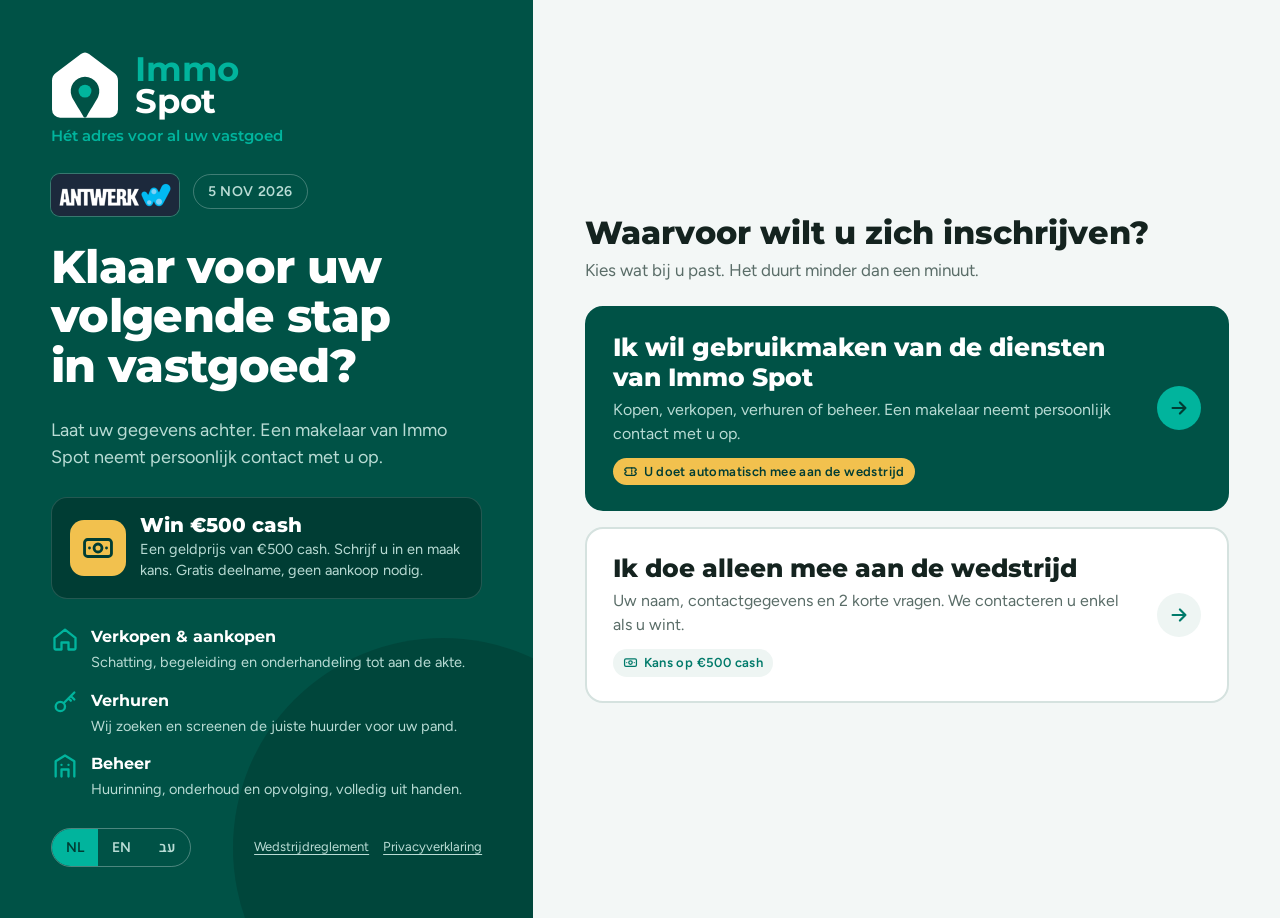
==== commit 76cb43c9: "Cash prize (EUR 500) instead of Dyson; add Antwerk logo to site and e-mails" ====
--- a/index.html
+++ b/index.html
@@ -13,7 +13,7 @@
 </head>
 <body>
 <svg width="0" height="0" style="position:absolute" aria-hidden="true">
-  <symbol id="i-prize" viewBox="0 0 24 24" fill="none" stroke="currentColor" stroke-width="2" stroke-linecap="round" stroke-linejoin="round"><path d="M17.5 2.5L9 18.5"></path><rect x="13.2" y="6" width="5.5" height="5" rx="1.2" transform="rotate(28 16 8.5)"></rect><path d="M3.5 18.5h9a1.5 1.5 0 0 1 0 3h-9a1.5 1.5 0 0 1 0-3z"></path><path d="M19 3.5l1.5-1"></path></symbol>
+  <symbol id="i-cash" viewBox="0 0 24 24" fill="none" stroke="currentColor" stroke-width="2" stroke-linecap="round" stroke-linejoin="round"><rect x="2.5" y="6" width="19" height="12" rx="2.2"></rect><circle cx="12" cy="12" r="2.8"></circle><path d="M6 12h.01M18 12h.01"></path></symbol>
   <symbol id="i-ticket" viewBox="0 0 24 24" fill="none" stroke="currentColor" stroke-width="2" stroke-linecap="round" stroke-linejoin="round"><path d="M3 8a2 2 0 0 0 2-2h14a2 2 0 0 0 2 2v2a2 2 0 0 0 0 4v2a2 2 0 0 0-2 2H5a2 2 0 0 0-2-2v-2a2 2 0 0 0 0-4z"></path><path d="M14 6v12" stroke-dasharray="2 2"></path></symbol>
   <symbol id="i-arrow" viewBox="0 0 24 24" fill="none" stroke="currentColor" stroke-width="2.4" stroke-linecap="round" stroke-linejoin="round"><path d="M5 12h14M13 6l6 6-6 6"></path></symbol>
 </svg>
@@ -32,14 +32,14 @@
       <div class="tagline">Hét adres voor al uw vastgoed</div>
     </div>
 
-    <div class="event"><b>Antwerk</b> · <span data-i18n="eventDate">5 nov 2026</span></div>
+    <div class="event-row"><img class="antwerk-logo" src="assets/antwerk_logo.png" alt="Antwerk" width="128" height="42"><div class="event"><span data-i18n="eventDate">5 nov 2026</span></div></div>
 
     <h1 data-i18n="headline">Klaar voor uw volgende stap in vastgoed?</h1>
     <p class="lede" data-i18n="lede">Laat uw gegevens achter. Een makelaar van Immo Spot neemt persoonlijk contact met u op.</p>
 
     <div class="prize">
-      <div class="ic"><svg><use href="#i-prize"></use></svg></div>
-      <div><b data-i18n="prizeT">Win een Dyson V12</b><small data-i18n="prizeD">De Dyson V12 Detect Slim Absolute steelstofzuiger, met laser die stof zichtbaar maakt. Schrijf u in en maak kans.</small></div>
+      <div class="ic"><svg><use href="#i-cash"></use></svg></div>
+      <div><b data-i18n="prizeT">Win €500 cash</b><small data-i18n="prizeD">Een geldprijs van €500 cash. Schrijf u in en maak kans. Gratis deelname, geen aankoop nodig.</small></div>
     </div>
 
     <ul class="services">
@@ -75,7 +75,7 @@
         <button type="button" class="path" id="go-raffle">
           <b data-i18n="pathBT">Ik doe alleen mee aan de wedstrijd</b>
           <span class="d" data-i18n="pathBD">Uw naam, contactgegevens en 2 korte vragen. We contacteren u enkel als u wint.</span>
-          <span class="ticket"><svg><use href="#i-prize"></use></svg><span data-i18n="pathBTag">Kans op de Dyson</span></span>
+          <span class="ticket"><svg><use href="#i-cash"></use></svg><span data-i18n="pathBTag">Kans op €500 cash</span></span>
           <span class="arrow"><svg><use href="#i-arrow"></use></svg></span>
         </button>
       </div>
@@ -136,7 +136,7 @@
         </fieldset>
 
         <div class="field"><label for="notes" data-i18n="notes">Opmerkingen of vragen</label><textarea id="notes" data-i18n-ph="notesPh" placeholder="Bv. ik zoek een appartement met 2 slaapkamers en terras"></textarea></div>
-        <div class="raffle-note"><span class="ic"><svg><use href="#i-prize"></use></svg></span><span data-i18n="autoRaffle">U doet automatisch mee aan de wedstrijd voor de Dyson.</span></div>
+        <div class="raffle-note"><span class="ic"><svg><use href="#i-cash"></use></svg></span><span data-i18n="autoRaffle">U doet automatisch mee aan de wedstrijd voor €500 cash.</span></div>
         <div class="join-box">
           <label class="consent join"><input type="checkbox" id="sq-join"><span data-i18n="joinQuiz">Ik wil ook de wedstrijdvragen beantwoorden (niet verplicht).</span></label>
           <div class="quiz" data-prefix="sq" id="sq-quiz" hidden></div>
@@ -159,7 +159,7 @@
       <div class="view-head">
         <button type="button" class="back" data-back="" data-i18n="back">← Terug</button>
         <h2 data-i18n="raffleT">Doe mee aan de wedstrijd</h2>
-        <p data-i18n="raffleD">Beantwoord 2 korte vragen en maak kans op de Dyson.</p>
+        <p data-i18n="raffleD">Beantwoord 2 korte vragen en maak kans op €500 cash.</p>
       </div>
       <form id="raffle-form" novalidate="">
         <div class="grid2">
@@ -191,7 +191,7 @@
         <li><b>2</b><span data-i18n="step2">Binnen 2 werkdagen nemen we contact met u op.</span></li>
         <li><b>3</b><span data-i18n="step3">Samen plannen we de volgende stap: een schatting, een bezoek of een vrijblijvend gesprek.</span></li>
       </ul>
-      <div class="raffle-note" id="thanks-raffle-box"><span class="ic"><svg><use href="#i-prize"></use></svg></span><span id="thanks-raffle"></span></div>
+      <div class="raffle-note" id="thanks-raffle-box"><span class="ic"><svg><use href="#i-cash"></use></svg></span><span id="thanks-raffle"></span></div>
       <p class="thanks-end" id="thanks-end"></p>
       <button type="button" class="again" id="again" data-i18n="again">Nieuwe inschrijving</button>
       <div class="countdown" id="countdown"></div>
--- a/css/style.css
+++ b/css/style.css
@@ -175,3 +175,5 @@
 .doc-line a{color:var(--teal-ink);text-underline-offset:3px}
 .thanks .thanks-end{font-size:17px}
 @media (max-width:900px){.brand-foot .doc-links{display:none}}
+.event-row{display:flex;align-items:center;flex-wrap:wrap;gap:12px 14px}
+.antwerk-logo{display:block;width:128px;height:auto;border-radius:9px;box-shadow:0 0 0 1px rgba(255,255,255,.22)}
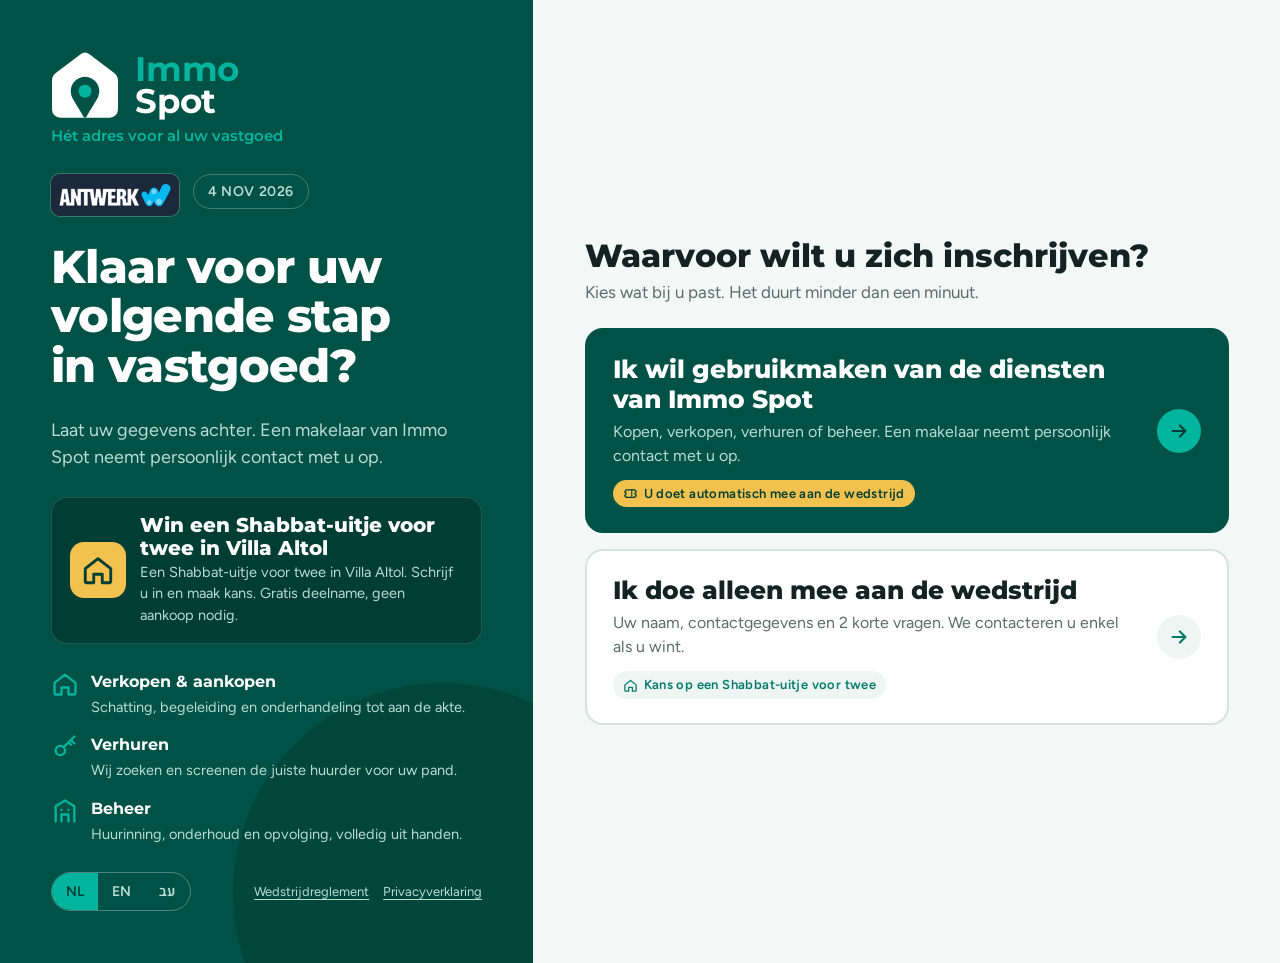
==== commit a5a077dc: "Update prize to Villa Altol Shabbat getaway; expo 4 Nov, draw 5 Nov" ====
--- a/index.html
+++ b/index.html
@@ -13,7 +13,7 @@
 </head>
 <body>
 <svg width="0" height="0" style="position:absolute" aria-hidden="true">
-  <symbol id="i-cash" viewBox="0 0 24 24" fill="none" stroke="currentColor" stroke-width="2" stroke-linecap="round" stroke-linejoin="round"><rect x="2.5" y="6" width="19" height="12" rx="2.2"></rect><circle cx="12" cy="12" r="2.8"></circle><path d="M6 12h.01M18 12h.01"></path></symbol>
+  <symbol id="i-cash" viewBox="0 0 24 24" fill="none" stroke="currentColor" stroke-width="2" stroke-linecap="round" stroke-linejoin="round"><path d="M3 11l9-7 9 7v9a1 1 0 0 1-1 1h-5v-6H9v6H4a1 1 0 0 1-1-1z"></path></symbol>
   <symbol id="i-ticket" viewBox="0 0 24 24" fill="none" stroke="currentColor" stroke-width="2" stroke-linecap="round" stroke-linejoin="round"><path d="M3 8a2 2 0 0 0 2-2h14a2 2 0 0 0 2 2v2a2 2 0 0 0 0 4v2a2 2 0 0 0-2 2H5a2 2 0 0 0-2-2v-2a2 2 0 0 0 0-4z"></path><path d="M14 6v12" stroke-dasharray="2 2"></path></symbol>
   <symbol id="i-arrow" viewBox="0 0 24 24" fill="none" stroke="currentColor" stroke-width="2.4" stroke-linecap="round" stroke-linejoin="round"><path d="M5 12h14M13 6l6 6-6 6"></path></symbol>
 </svg>
@@ -32,14 +32,14 @@
       <div class="tagline">Hét adres voor al uw vastgoed</div>
     </div>
 
-    <div class="event-row"><img class="antwerk-logo" src="assets/antwerk_logo.png" alt="Antwerk" width="128" height="42"><div class="event"><span data-i18n="eventDate">5 nov 2026</span></div></div>
+    <div class="event-row"><img class="antwerk-logo" src="assets/antwerk_logo.png" alt="Antwerk" width="128" height="42"><div class="event"><span data-i18n="eventDate">4 nov 2026</span></div></div>
 
     <h1 data-i18n="headline">Klaar voor uw volgende stap in vastgoed?</h1>
     <p class="lede" data-i18n="lede">Laat uw gegevens achter. Een makelaar van Immo Spot neemt persoonlijk contact met u op.</p>
 
     <div class="prize">
       <div class="ic"><svg><use href="#i-cash"></use></svg></div>
-      <div><b data-i18n="prizeT">Win €500 cash</b><small data-i18n="prizeD">Een geldprijs van €500 cash. Schrijf u in en maak kans. Gratis deelname, geen aankoop nodig.</small></div>
+      <div><b data-i18n="prizeT">Win een Shabbat-uitje voor twee in Villa Altol</b><small data-i18n="prizeD">Een Shabbat-uitje voor twee in Villa Altol. Schrijf u in en maak kans. Gratis deelname, geen aankoop nodig.</small></div>
     </div>
 
     <ul class="services">
@@ -75,7 +75,7 @@
         <button type="button" class="path" id="go-raffle">
           <b data-i18n="pathBT">Ik doe alleen mee aan de wedstrijd</b>
           <span class="d" data-i18n="pathBD">Uw naam, contactgegevens en 2 korte vragen. We contacteren u enkel als u wint.</span>
-          <span class="ticket"><svg><use href="#i-cash"></use></svg><span data-i18n="pathBTag">Kans op €500 cash</span></span>
+          <span class="ticket"><svg><use href="#i-cash"></use></svg><span data-i18n="pathBTag">Kans op een Shabbat-uitje voor twee</span></span>
           <span class="arrow"><svg><use href="#i-arrow"></use></svg></span>
         </button>
       </div>
@@ -136,7 +136,7 @@
         </fieldset>
 
         <div class="field"><label for="notes" data-i18n="notes">Opmerkingen of vragen</label><textarea id="notes" data-i18n-ph="notesPh" placeholder="Bv. ik zoek een appartement met 2 slaapkamers en terras"></textarea></div>
-        <div class="raffle-note"><span class="ic"><svg><use href="#i-cash"></use></svg></span><span data-i18n="autoRaffle">U doet automatisch mee aan de wedstrijd voor €500 cash.</span></div>
+        <div class="raffle-note"><span class="ic"><svg><use href="#i-cash"></use></svg></span><span data-i18n="autoRaffle">U doet automatisch mee aan de wedstrijd voor een Shabbat-uitje voor twee in Villa Altol.</span></div>
         <div class="join-box">
           <label class="consent join"><input type="checkbox" id="sq-join"><span data-i18n="joinQuiz">Ik wil ook de wedstrijdvragen beantwoorden (niet verplicht).</span></label>
           <div class="quiz" data-prefix="sq" id="sq-quiz" hidden></div>
@@ -159,7 +159,7 @@
       <div class="view-head">
         <button type="button" class="back" data-back="" data-i18n="back">← Terug</button>
         <h2 data-i18n="raffleT">Doe mee aan de wedstrijd</h2>
-        <p data-i18n="raffleD">Beantwoord 2 korte vragen en maak kans op €500 cash.</p>
+        <p data-i18n="raffleD">Beantwoord 2 korte vragen en maak kans op een Shabbat-uitje voor twee in Villa Altol.</p>
       </div>
       <form id="raffle-form" novalidate="">
         <div class="grid2">
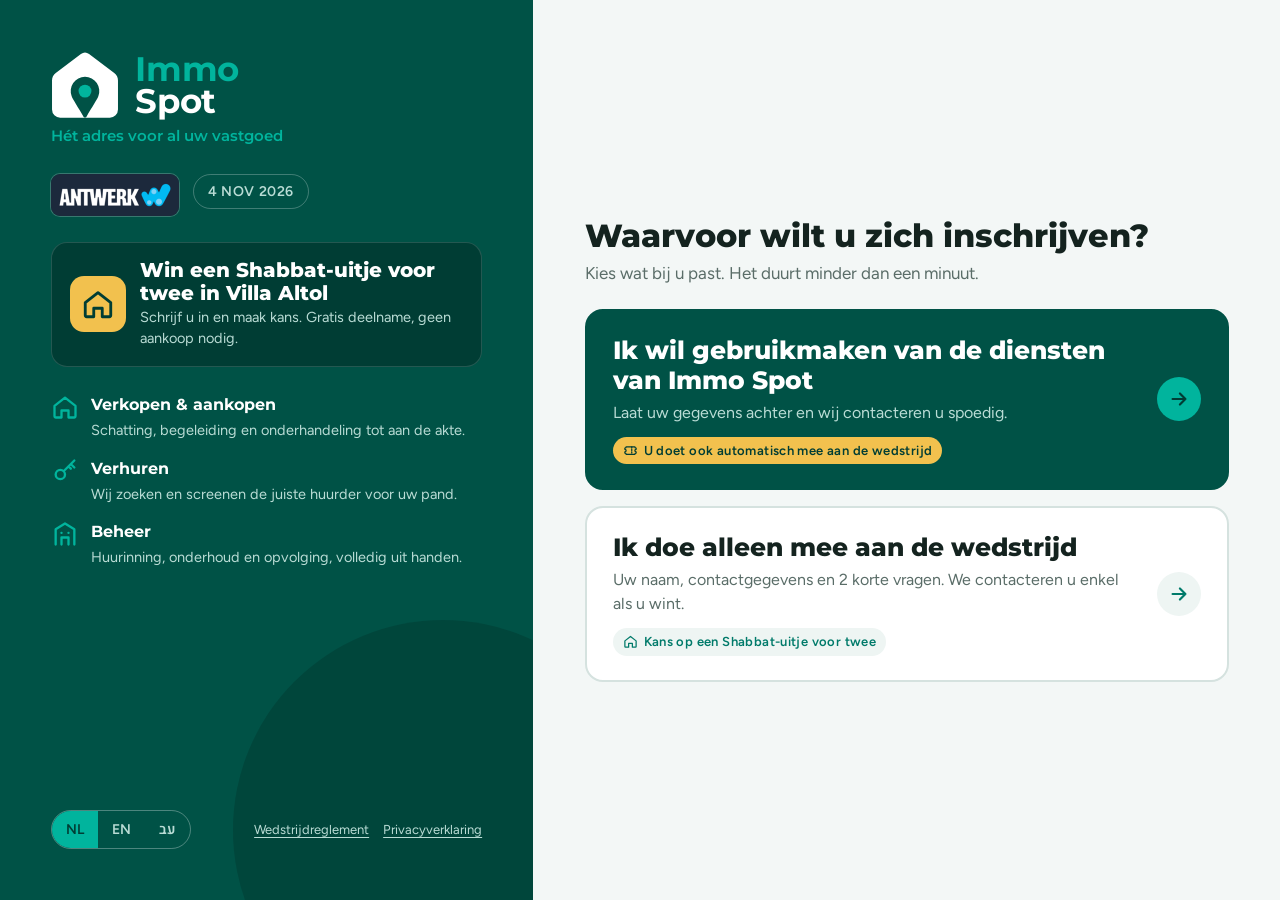
==== commit c75b89d5: "Antwerk Expo: multi-select services, clearer service CTA, thank-you and form updates" ====
--- a/index.html
+++ b/index.html
@@ -34,9 +34,6 @@
 
     <div class="event-row"><img class="antwerk-logo" src="assets/antwerk_logo.png" alt="Antwerk" width="128" height="42"><div class="event"><span data-i18n="eventDate">4 nov 2026</span></div></div>
 
-    <h1 data-i18n="headline">Klaar voor uw volgende stap in vastgoed?</h1>
-    <p class="lede" data-i18n="lede">Laat uw gegevens achter. Een makelaar van Immo Spot neemt persoonlijk contact met u op.</p>
-
     <div class="prize">
       <div class="ic"><svg><use href="#i-cash"></use></svg></div>
       <div><b data-i18n="prizeT">Win een Shabbat-uitje voor twee in Villa Altol</b><small data-i18n="prizeD">Een Shabbat-uitje voor twee in Villa Altol. Schrijf u in en maak kans. Gratis deelname, geen aankoop nodig.</small></div>
@@ -68,8 +65,8 @@
       <div class="paths">
         <button type="button" class="path main" id="go-service">
           <b data-i18n="pathAT">Ik wil gebruikmaken van de diensten van Immo Spot</b>
-          <span class="d" data-i18n="pathAD">Kopen, verkopen, verhuren of beheer. Een makelaar neemt persoonlijk contact met u op.</span>
-          <span class="ticket"><svg><use href="#i-ticket"></use></svg><span data-i18n="pathATag">U doet automatisch mee aan de wedstrijd</span></span>
+          <span class="d" data-i18n="pathAD">Laat uw gegevens achter en wij contacteren u spoedig.</span>
+          <span class="ticket"><svg><use href="#i-ticket"></use></svg><span data-i18n="pathATag">U doet ook automatisch mee aan de wedstrijd</span></span>
           <span class="arrow"><svg><use href="#i-arrow"></use></svg></span>
         </button>
         <button type="button" class="path" id="go-raffle">
@@ -91,10 +88,10 @@
         <fieldset id="f-interest">
           <legend><span data-i18n="qInterest">Waarmee kunnen we u helpen?</span> <span class="req">*</span></legend>
           <div class="chips">
-            <label class="chip big"><input type="radio" name="interest" value="kopen" id="i-kopen"><span><b data-i18n="iBuy">Kopen</b><small data-i18n="iBuyD">Ik zoek een pand</small></span></label>
-            <label class="chip big"><input type="radio" name="interest" value="verkopen" id="i-verkopen"><span><b data-i18n="iSell">Verkopen</b><small data-i18n="iSellD">Ik wil mijn pand verkopen</small></span></label>
-            <label class="chip big"><input type="radio" name="interest" value="verhuren" id="i-verhuren"><span><b data-i18n="iRent">Verhuren</b><small data-i18n="iRentD">Ik zoek een huurder</small></span></label>
-            <label class="chip big"><input type="radio" name="interest" value="beheer" id="i-beheer"><span><b data-i18n="iManage">Beheer</b><small data-i18n="iManageD">Laat mijn pand beheren</small></span></label>
+            <label class="chip"><input type="checkbox" name="interest" value="kopen" id="i-kopen"><span data-i18n="iBuy">Kopen</span></label>
+            <label class="chip"><input type="checkbox" name="interest" value="verkopen" id="i-verkopen"><span data-i18n="iSell">Verkopen</span></label>
+            <label class="chip"><input type="checkbox" name="interest" value="verhuren" id="i-verhuren"><span data-i18n="iRent">Verhuren</span></label>
+            <label class="chip"><input type="checkbox" name="interest" value="beheer" id="i-beheer"><span data-i18n="iManage">Beheer</span></label>
           </div>
           <div class="err" id="e-interest"></div>
         </fieldset>
@@ -109,38 +106,27 @@
           </div>
         </fieldset>
 
-        <fieldset>
+        <fieldset id="f-property" hidden>
           <legend data-i18n="qProperty">Over het pand</legend>
+          <div class="field" id="f-ptype" hidden>
+            <label data-i18n="ptype">Type pand *</label>
+            <div class="chips" id="ptype-chips">
+              <label class="chip"><input type="checkbox" name="ptype" value="appartement" id="pt-apt"><span data-i18n="tApt">Appartement</span></label>
+              <label class="chip"><input type="checkbox" name="ptype" value="huis" id="pt-huis"><span data-i18n="tHouse">Huis</span></label>
+              <label class="chip"><input type="checkbox" name="ptype" value="opbrengsteigendom" id="pt-invest"><span data-i18n="tInvest">Opbrengsteigendom</span></label>
+            </div>
+            <div class="err" id="e-ptype"></div>
+          </div>
           <div class="grid2">
-            <div class="field" id="f-price"><label for="price" id="price-label" data-i18n="priceValue">Prijsklasse *</label><select id="price"><option value="">Kies een prijsklasse…</option><option value="&lt; € 200.000">&lt; € 200.000</option><option value="€ 200.000 – 300.000">€ 200.000 – 300.000</option><option value="€ 300.000 – 400.000">€ 300.000 – 400.000</option><option value="€ 400.000 – 500.000">€ 400.000 – 500.000</option><option value="€ 500.000 – 750.000">€ 500.000 – 750.000</option><option value="€ 750.000 – 1.000.000">€ 750.000 – 1.000.000</option><option value="&gt; € 1.000.000">&gt; € 1.000.000</option></select><input type="text" inputmode="numeric" id="pcount" autocomplete="off" hidden placeholder="Bv. 3"><div class="err" id="e-price"></div></div>
-            <div class="field"><label for="ptype" data-i18n="ptype">Type pand</label>
-              <select id="ptype">
-                <option value="" data-i18n="choose">Kies…</option>
-                <option value="appartement" data-i18n="tApt">Appartement</option>
-                <option value="woning" data-i18n="tHouse">Woning</option>
-                <option value="opbrengsteigendom" data-i18n="tInvest">Opbrengsteigendom</option>
-                <option value="handelspand" data-i18n="tCommercial">Handelspand / kantoor</option>
-                <option value="bouwgrond" data-i18n="tLand">Bouwgrond</option>
-                <option value="garage" data-i18n="tGarage">Garage / parking</option>
-              </select></div>
-            <div class="field"><label for="region" data-i18n="region">Gemeente of regio</label><input type="text" id="region" placeholder="Antwerpen, Berchem, Mortsel…"></div>
-            <div class="field"><label for="timing" data-i18n="timing">Wanneer?</label>
-              <select id="timing">
-                <option value="" data-i18n="choose">Kies…</option>
-                <option value="nu" data-i18n="tNow">Zo snel mogelijk</option>
-                <option value="3m" data-i18n="t3">Binnen 3 maanden</option>
-                <option value="6m" data-i18n="t6">Binnen 6 maanden</option>
-                <option value="later" data-i18n="tLater">Ik oriënteer me nog</option>
-              </select></div>
+            <div class="field" id="f-price" hidden><label for="price" id="price-label" data-i18n="priceValue">Prijsklasse *</label><select id="price"><option value="">Kies een prijsklasse…</option><option value="&lt; € 200.000">&lt; € 200.000</option><option value="€ 200.000 – 300.000">€ 200.000 – 300.000</option><option value="€ 300.000 – 400.000">€ 300.000 – 400.000</option><option value="€ 400.000 – 500.000">€ 400.000 – 500.000</option><option value="€ 500.000 – 750.000">€ 500.000 – 750.000</option><option value="€ 750.000 – 1.000.000">€ 750.000 – 1.000.000</option><option value="&gt; € 1.000.000">&gt; € 1.000.000</option></select><div class="err" id="e-price"></div></div>
+            <div class="field" id="f-pcount" hidden><label for="pcount" id="pcount-label" data-i18n="priceCount">Aantal panden *</label><input type="text" inputmode="numeric" id="pcount" autocomplete="off" placeholder="Bv. 3"><div class="err" id="e-pcount"></div></div>
+            <div class="field" id="f-region" hidden><label for="region" data-i18n="region">Gemeente of regio</label><input type="text" id="region" placeholder="Antwerpen, Berchem, Mortsel…"></div>
           </div>
+          <input type="hidden" id="timing" value="">
         </fieldset>
 
         <div class="field"><label for="notes" data-i18n="notes">Opmerkingen of vragen</label><textarea id="notes" data-i18n-ph="notesPh" placeholder="Bv. ik zoek een appartement met 2 slaapkamers en terras"></textarea></div>
         <div class="raffle-note"><span class="ic"><svg><use href="#i-cash"></use></svg></span><span data-i18n="autoRaffle">U doet automatisch mee aan de wedstrijd voor een Shabbat-uitje voor twee in Villa Altol.</span></div>
-        <div class="join-box">
-          <label class="consent join"><input type="checkbox" id="sq-join"><span data-i18n="joinQuiz">Ik wil ook de wedstrijdvragen beantwoorden (niet verplicht).</span></label>
-          <div class="quiz" data-prefix="sq" id="sq-quiz" hidden></div>
-        </div>
 
         <div id="f-consent">
           <label class="consent"><input type="checkbox" id="consent"><span data-i18n="consent">Ik geef Immo Spot toestemming om mijn gegevens te bewaren en mij te contacteren over mijn aanvraag. Ik kan dit altijd intrekken.</span></label>
@@ -186,11 +172,7 @@
       <h2 id="thanks-title">Bedankt!</h2>
       <p id="thanks-body"></p>
       <p class="dup-note" id="thanks-dup" hidden></p>
-      <ul class="steps" id="thanks-steps">
-        <li><b>1</b><span data-i18n="step1">Een makelaar bekijkt uw vraag persoonlijk.</span></li>
-        <li><b>2</b><span data-i18n="step2">Binnen 2 werkdagen nemen we contact met u op.</span></li>
-        <li><b>3</b><span data-i18n="step3">Samen plannen we de volgende stap: een schatting, een bezoek of een vrijblijvend gesprek.</span></li>
-      </ul>
+      <ul class="steps" id="thanks-steps" hidden></ul>
       <div class="raffle-note" id="thanks-raffle-box"><span class="ic"><svg><use href="#i-cash"></use></svg></span><span id="thanks-raffle"></span></div>
       <p class="thanks-end" id="thanks-end"></p>
       <button type="button" class="again" id="again" data-i18n="again">Nieuwe inschrijving</button>
--- a/css/style.css
+++ b/css/style.css
@@ -101,9 +101,9 @@
 .chip{position:relative}
 .chip input{position:absolute;opacity:0;inset:0;margin:0;cursor:pointer}
 .chip span{display:flex;align-items:center;gap:10px;min-height:52px;padding:12px 14px;border:1.5px solid var(--line);border-radius:10px;background:var(--surface);font-weight:600;cursor:pointer;transition:background .15s,border-color .15s}
-.chip span::before{content:"";flex:none;width:20px;height:20px;border:2px solid var(--line);border-radius:50%;background:var(--surface)}
+.chip span::before{content:"";flex:none;width:20px;height:20px;border:2px solid var(--line);border-radius:5px;background:var(--surface)}
 .chip input:checked+span{border-color:var(--teal);background:var(--chip)}
-.chip input:checked+span::before{background:var(--teal);border-color:var(--teal);box-shadow:inset 0 0 0 3px var(--surface)}
+.chip input:checked+span::before{background:var(--teal);border-color:var(--teal);box-shadow:inset 0 0 0 3px var(--surface);background-image:url("data:image/svg+xml,%3Csvg xmlns='http://www.w3.org/2000/svg' viewBox='0 0 16 16'%3E%3Cpath fill='none' stroke='%23fff' stroke-width='2.4' stroke-linecap='round' stroke-linejoin='round' d='M3.5 8.5l3 3 6-6'/%3E%3C/svg%3E");background-size:14px 14px;background-repeat:no-repeat;background-position:center}
 .chip.big span{flex-direction:column;align-items:flex-start;gap:2px;padding-block:14px;padding-inline:44px 16px;position:relative}
 .chip.big span::before{position:absolute;inset-inline-start:14px;top:16px}
 .chip.big small{font-weight:500;color:var(--muted);font-size:14px}
